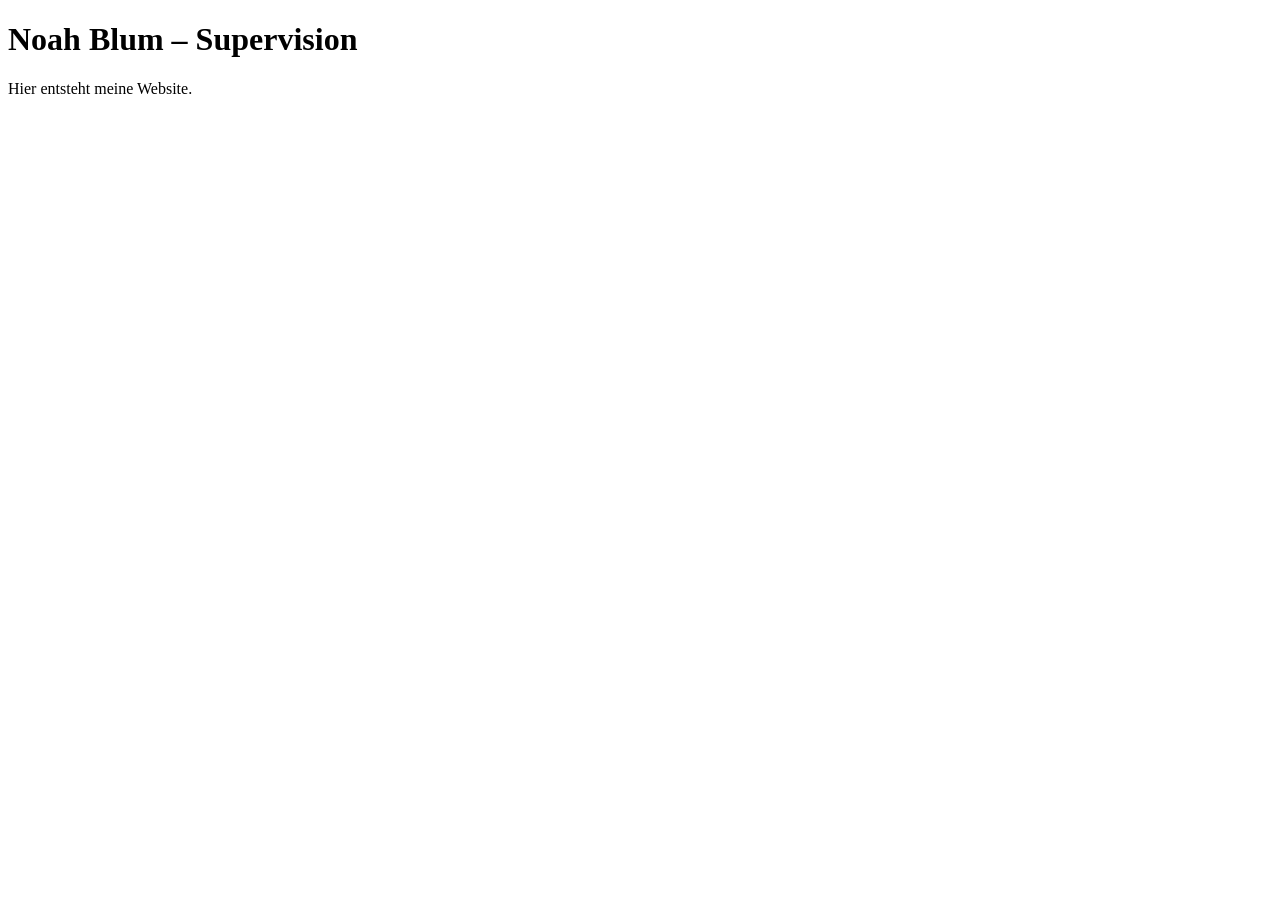
==== index.html @ a58356a8 "Erste Startseite und .gitignore" ====
<!doctype html>
<html lang="de">
<head>
  <meta charset="utf-8">
  <meta name="viewport" content="width=device-width, initial-scale=1">
  <title>Noah Blum – Supervision</title>
</head>
<body>
  <h1>Noah Blum – Supervision</h1>
  <p>Hier entsteht meine Website.</p>
</body>
</html>
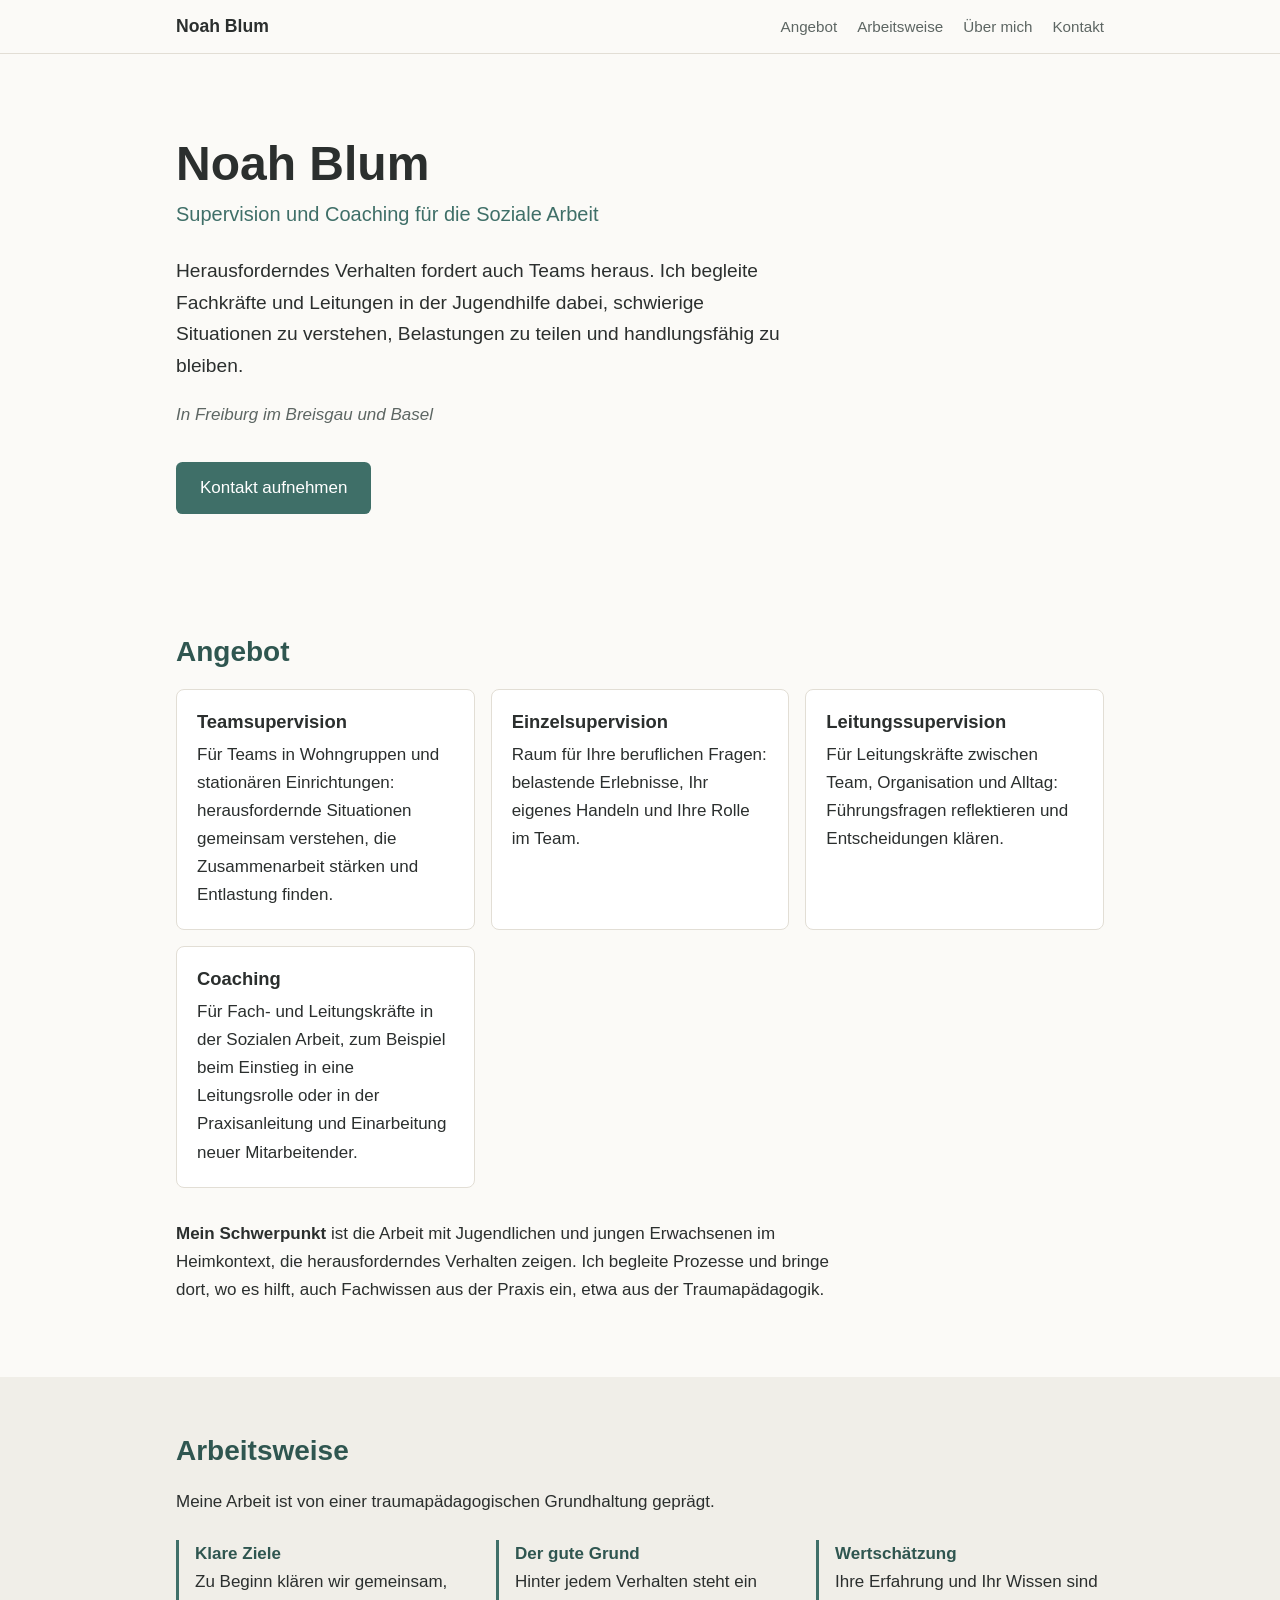
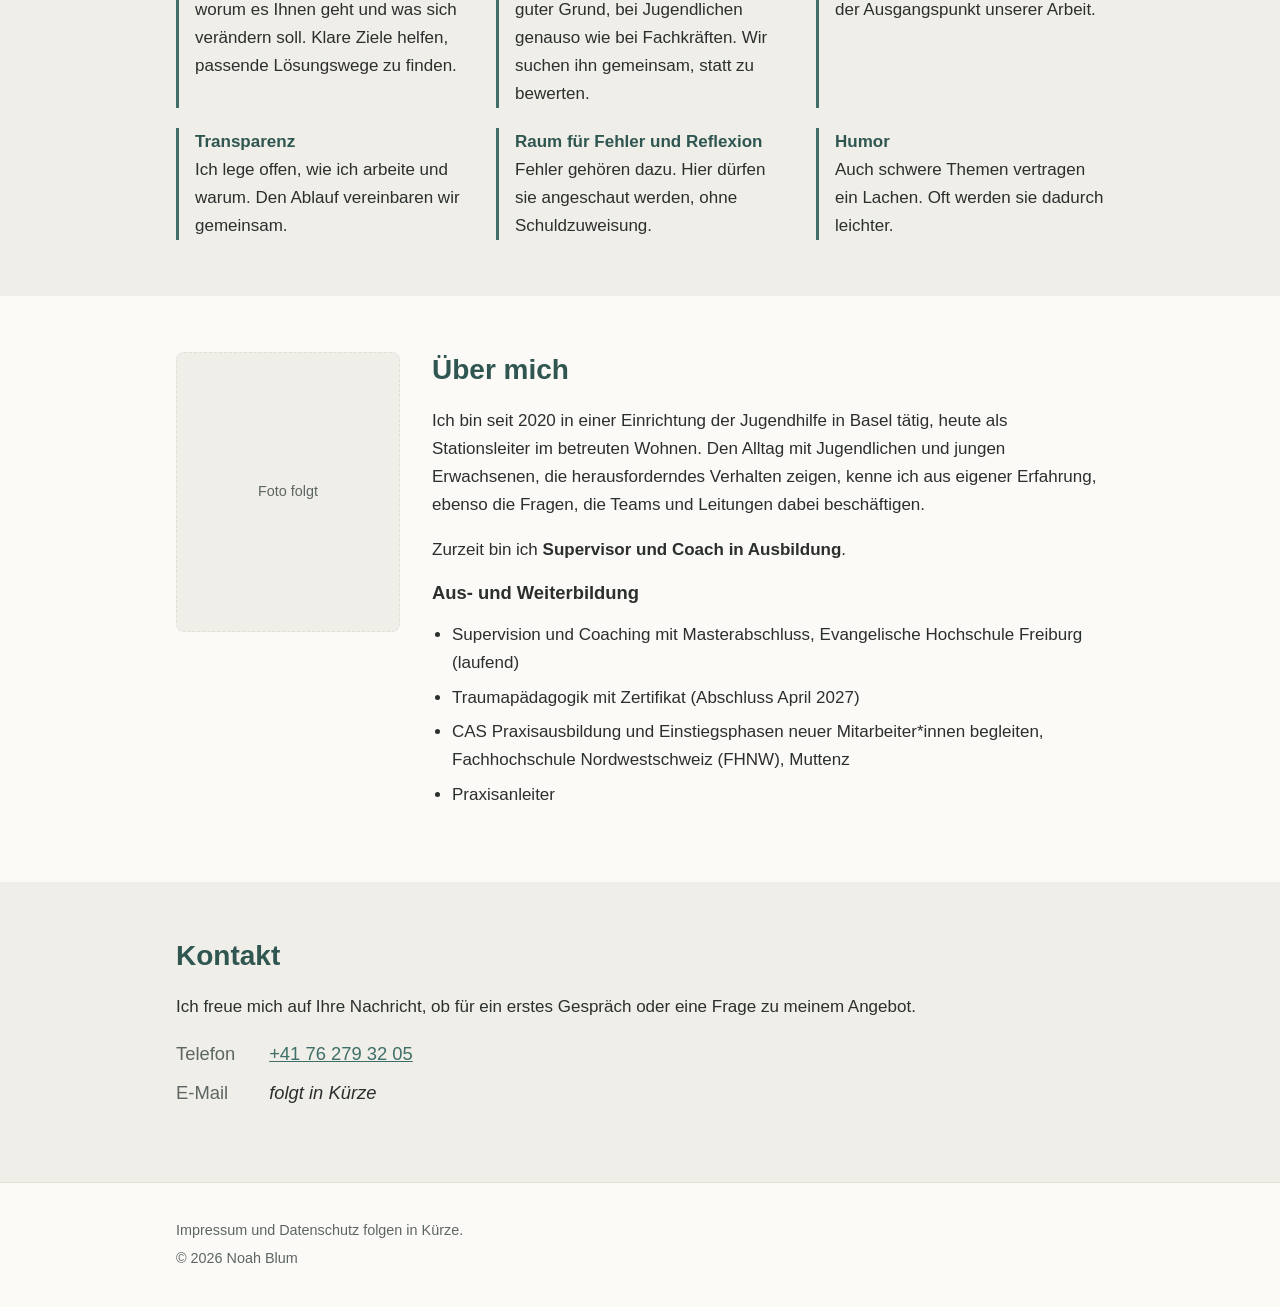
==== commit 77bd057e: "Entwurf mit Texten und Design" ====
--- a/index.html
+++ b/index.html
@@ -3,10 +3,146 @@
 <head>
   <meta charset="utf-8">
   <meta name="viewport" content="width=device-width, initial-scale=1">
-  <title>Noah Blum – Supervision</title>
+  <title>Noah Blum – Supervision und Coaching für die Soziale Arbeit</title>
+  <meta name="description" content="Team-, Einzel- und Leitungssupervision sowie Coaching für Fachkräfte in der Jugendhilfe. In Freiburg im Breisgau und Basel.">
+  <link rel="stylesheet" href="style.css">
 </head>
 <body>
-  <h1>Noah Blum – Supervision</h1>
-  <p>Hier entsteht meine Website.</p>
+
+  <header class="kopf">
+    <div class="innen kopf-innen">
+      <a class="logo" href="#start">Noah Blum</a>
+      <nav aria-label="Hauptnavigation">
+        <a href="#angebot">Angebot</a>
+        <a href="#arbeitsweise">Arbeitsweise</a>
+        <a href="#ueber-mich">Über mich</a>
+        <a href="#kontakt">Kontakt</a>
+      </nav>
+    </div>
+  </header>
+
+  <main>
+
+    <!-- Begrüssung -->
+    <section id="start" class="start">
+      <div class="innen">
+        <h1>Noah Blum</h1>
+        <p class="untertitel">Supervision und Coaching für die Soziale Arbeit</p>
+        <p class="einleitung">
+          Herausforderndes Verhalten fordert auch Teams heraus. Ich begleite Fachkräfte
+          und Leitungen in der Jugendhilfe dabei, schwierige Situationen zu verstehen,
+          Belastungen zu teilen und handlungsfähig zu bleiben.
+        </p>
+        <p class="orte">In Freiburg im Breisgau und Basel</p>
+        <a class="knopf" href="#kontakt">Kontakt aufnehmen</a>
+      </div>
+    </section>
+
+    <!-- Angebot -->
+    <section id="angebot">
+      <div class="innen">
+        <h2>Angebot</h2>
+        <div class="karten">
+          <article class="karte">
+            <h3>Teamsupervision</h3>
+            <p>Für Teams in Wohngruppen und stationären Einrichtungen: herausfordernde
+              Situationen gemeinsam verstehen, die Zusammenarbeit stärken und Entlastung finden.</p>
+          </article>
+          <article class="karte">
+            <h3>Einzelsupervision</h3>
+            <p>Raum für Ihre beruflichen Fragen: belastende Erlebnisse, Ihr eigenes Handeln
+              und Ihre Rolle im Team.</p>
+          </article>
+          <article class="karte">
+            <h3>Leitungssupervision</h3>
+            <p>Für Leitungskräfte zwischen Team, Organisation und Alltag: Führungsfragen
+              reflektieren und Entscheidungen klären.</p>
+          </article>
+          <article class="karte">
+            <h3>Coaching</h3>
+            <p>Für Fach- und Leitungskräfte in der Sozialen Arbeit, zum Beispiel beim Einstieg
+              in eine Leitungsrolle oder in der Praxisanleitung und Einarbeitung neuer
+              Mitarbeitender.</p>
+          </article>
+        </div>
+        <p class="schwerpunkt">
+          <strong>Mein Schwerpunkt</strong> ist die Arbeit mit Jugendlichen und jungen
+          Erwachsenen im Heimkontext, die herausforderndes Verhalten zeigen. Ich begleite
+          Prozesse und bringe dort, wo es hilft, auch Fachwissen aus der Praxis ein, etwa
+          aus der Traumapädagogik.
+        </p>
+      </div>
+    </section>
+
+    <!-- Arbeitsweise -->
+    <section id="arbeitsweise" class="getoent">
+      <div class="innen">
+        <h2>Arbeitsweise</h2>
+        <p>Meine Arbeit ist von einer traumapädagogischen Grundhaltung geprägt.</p>
+        <ul class="werte">
+          <li><strong>Klare Ziele</strong> Zu Beginn klären wir gemeinsam, worum es Ihnen geht
+            und was sich verändern soll. Klare Ziele helfen, passende Lösungswege zu finden.</li>
+          <li><strong>Der gute Grund</strong> Hinter jedem Verhalten steht ein guter Grund,
+            bei Jugendlichen genauso wie bei Fachkräften. Wir suchen ihn gemeinsam, statt zu bewerten.</li>
+          <li><strong>Wertschätzung</strong> Ihre Erfahrung und Ihr Wissen sind der Ausgangspunkt
+            unserer Arbeit.</li>
+          <li><strong>Transparenz</strong> Ich lege offen, wie ich arbeite und warum. Den Ablauf
+            vereinbaren wir gemeinsam.</li>
+          <li><strong>Raum für Fehler und Reflexion</strong> Fehler gehören dazu. Hier dürfen sie
+            angeschaut werden, ohne Schuldzuweisung.</li>
+          <li><strong>Humor</strong> Auch schwere Themen vertragen ein Lachen. Oft werden sie
+            dadurch leichter.</li>
+        </ul>
+      </div>
+    </section>
+
+    <!-- Über mich -->
+    <section id="ueber-mich">
+      <div class="innen ueber-mich">
+        <!-- Platzhalter: hier kommt später das Foto hin (Ordner bilder/) -->
+        <div class="foto-platzhalter" aria-hidden="true">Foto folgt</div>
+        <div>
+          <h2>Über mich</h2>
+          <p>Ich bin seit 2020 in einer Einrichtung der Jugendhilfe in Basel tätig, heute als
+            Stationsleiter im betreuten Wohnen. Den Alltag mit Jugendlichen und jungen Erwachsenen,
+            die herausforderndes Verhalten zeigen, kenne ich aus eigener Erfahrung, ebenso die
+            Fragen, die Teams und Leitungen dabei beschäftigen.</p>
+          <p>Zurzeit bin ich <strong>Supervisor und Coach in Ausbildung</strong>.</p>
+          <h3>Aus- und Weiterbildung</h3>
+          <ul class="ausbildung">
+            <li>Supervision und Coaching mit Masterabschluss, Evangelische Hochschule Freiburg (laufend)</li>
+            <li>Traumapädagogik mit Zertifikat (Abschluss April 2027)</li>
+            <li>CAS Praxisausbildung und Einstiegsphasen neuer Mitarbeiter*innen begleiten,
+              Fachhochschule Nordwestschweiz (FHNW), Muttenz</li>
+            <li>Praxisanleiter</li>
+          </ul>
+        </div>
+      </div>
+    </section>
+
+    <!-- Kontakt -->
+    <section id="kontakt" class="getoent">
+      <div class="innen">
+        <h2>Kontakt</h2>
+        <p>Ich freue mich auf Ihre Nachricht, ob für ein erstes Gespräch oder eine Frage
+          zu meinem Angebot.</p>
+        <ul class="kontaktliste">
+          <li><span>Telefon</span> <a href="tel:+41762793205">+41 76 279 32 05</a></li>
+          <!-- Platzhalter: E-Mail-Adresse folgt -->
+          <li><span>E-Mail</span> <em>folgt in Kürze</em></li>
+        </ul>
+      </div>
+    </section>
+
+  </main>
+
+  <footer class="fuss">
+    <div class="innen">
+      <!-- Platzhalter: Impressum und Datenschutz folgen -->
+      <p>Impressum und Datenschutz folgen in Kürze.</p>
+      <p>© 2026 Noah Blum</p>
+    </div>
+  </footer>
+
 </body>
 </html>
--- a/style.css
+++ b/style.css
@@ -0,0 +1,263 @@
+/* Farben und Grundwerte – hier lässt sich das Aussehen zentral anpassen */
+:root {
+  --text: #2b2f2e;
+  --text-leise: #5d6663;
+  --akzent: #3f6f68;        /* ruhiges Grün-Blau */
+  --akzent-dunkel: #2f5650;
+  --hintergrund: #fbfaf7;   /* warmes Weiss */
+  --getoent: #f0eee8;       /* leicht getönte Abschnitte */
+  --karte: #ffffff;
+  --linie: #e2ded5;
+  --breite: 60rem;
+}
+
+* {
+  box-sizing: border-box;
+}
+
+/* Schrift des Geräts – lädt schnell und braucht keine fremden Server */
+body {
+  margin: 0;
+  font-family: -apple-system, BlinkMacSystemFont, "Segoe UI", Roboto, "Helvetica Neue", Arial, sans-serif;
+  font-size: 1.0625rem;
+  line-height: 1.65;
+  color: var(--text);
+  background: var(--hintergrund);
+}
+
+html {
+  scroll-behavior: smooth;
+  scroll-padding-top: 4.5rem;  /* damit Überschriften nicht unter der Kopfzeile verschwinden */
+}
+
+h1, h2, h3 {
+  line-height: 1.25;
+  font-weight: 600;
+}
+
+h2 {
+  font-size: 1.75rem;
+  margin: 0 0 1.25rem;
+  color: var(--akzent-dunkel);
+}
+
+h3 {
+  font-size: 1.15rem;
+  margin: 0 0 0.5rem;
+}
+
+a {
+  color: var(--akzent);
+}
+
+.innen {
+  max-width: var(--breite);
+  margin: 0 auto;
+  padding: 0 1rem;
+}
+
+section {
+  padding: 3.5rem 0;
+}
+
+.getoent {
+  background: var(--getoent);
+}
+
+/* Kopfzeile mit Navigation */
+.kopf {
+  position: sticky;
+  top: 0;
+  z-index: 10;
+  background: rgba(251, 250, 247, 0.95);
+  border-bottom: 1px solid var(--linie);
+}
+
+.kopf-innen {
+  display: flex;
+  flex-wrap: wrap;
+  align-items: center;
+  justify-content: space-between;
+  gap: 0.25rem 1.5rem;
+  padding-top: 0.75rem;
+  padding-bottom: 0.75rem;
+}
+
+.logo {
+  font-weight: 600;
+  font-size: 1.1rem;
+  color: var(--text);
+  text-decoration: none;
+}
+
+nav {
+  display: flex;
+  flex-wrap: wrap;
+  gap: 0.25rem 1.25rem;
+}
+
+nav a {
+  color: var(--text-leise);
+  text-decoration: none;
+  font-size: 0.95rem;
+}
+
+nav a:hover {
+  color: var(--akzent);
+}
+
+/* Begrüssung */
+.start {
+  padding: 5rem 0 4rem;
+}
+
+.start h1 {
+  font-size: 2.5rem;
+  margin: 0;
+}
+
+.untertitel {
+  font-size: 1.25rem;
+  color: var(--akzent);
+  margin: 0.25rem 0 1.5rem;
+}
+
+.einleitung {
+  font-size: 1.2rem;
+  max-width: 38rem;
+}
+
+.orte {
+  color: var(--text-leise);
+  font-style: italic;
+}
+
+.knopf {
+  display: inline-block;
+  margin-top: 1rem;
+  padding: 0.75rem 1.5rem;
+  background: var(--akzent);
+  color: #fff;
+  text-decoration: none;
+  border-radius: 0.4rem;
+}
+
+.knopf:hover {
+  background: var(--akzent-dunkel);
+}
+
+/* Angebot */
+.karten {
+  display: grid;
+  grid-template-columns: repeat(auto-fit, minmax(15rem, 1fr));
+  gap: 1rem;
+}
+
+.karte {
+  background: var(--karte);
+  border: 1px solid var(--linie);
+  border-radius: 0.5rem;
+  padding: 1.25rem;
+}
+
+.karte p {
+  margin: 0;
+}
+
+.schwerpunkt {
+  margin-top: 2rem;
+  max-width: 42rem;
+}
+
+/* Arbeitsweise */
+.werte {
+  list-style: none;
+  padding: 0;
+  margin: 1.5rem 0 0;
+  display: grid;
+  grid-template-columns: repeat(auto-fit, minmax(16rem, 1fr));
+  gap: 1.25rem 2rem;
+}
+
+.werte li {
+  border-left: 3px solid var(--akzent);
+  padding-left: 1rem;
+}
+
+.werte strong {
+  display: block;
+  color: var(--akzent-dunkel);
+}
+
+/* Über mich */
+.ueber-mich {
+  display: grid;
+  grid-template-columns: 1fr;
+  gap: 2rem;
+}
+
+.foto-platzhalter {
+  width: 12rem;
+  aspect-ratio: 4 / 5;
+  border-radius: 0.5rem;
+  background: var(--getoent);
+  border: 1px dashed var(--linie);
+  color: var(--text-leise);
+  display: flex;
+  align-items: center;
+  justify-content: center;
+  font-size: 0.9rem;
+}
+
+.ausbildung {
+  padding-left: 1.25rem;
+}
+
+.ausbildung li {
+  margin-bottom: 0.4rem;
+}
+
+/* Kontakt */
+.kontaktliste {
+  list-style: none;
+  padding: 0;
+  font-size: 1.15rem;
+}
+
+.kontaktliste li {
+  margin-bottom: 0.5rem;
+}
+
+.kontaktliste span {
+  display: inline-block;
+  min-width: 5.5rem;
+  color: var(--text-leise);
+}
+
+/* Fusszeile */
+.fuss {
+  padding: 2rem 0;
+  font-size: 0.9rem;
+  color: var(--text-leise);
+  border-top: 1px solid var(--linie);
+}
+
+.fuss p {
+  margin: 0.25rem 0;
+}
+
+/* Grössere Bildschirme: Foto neben dem Text */
+@media (min-width: 48rem) {
+  .start h1 {
+    font-size: 3rem;
+  }
+
+  .ueber-mich {
+    grid-template-columns: 14rem 1fr;
+    align-items: start;
+  }
+
+  .foto-platzhalter {
+    width: 100%;
+  }
+}
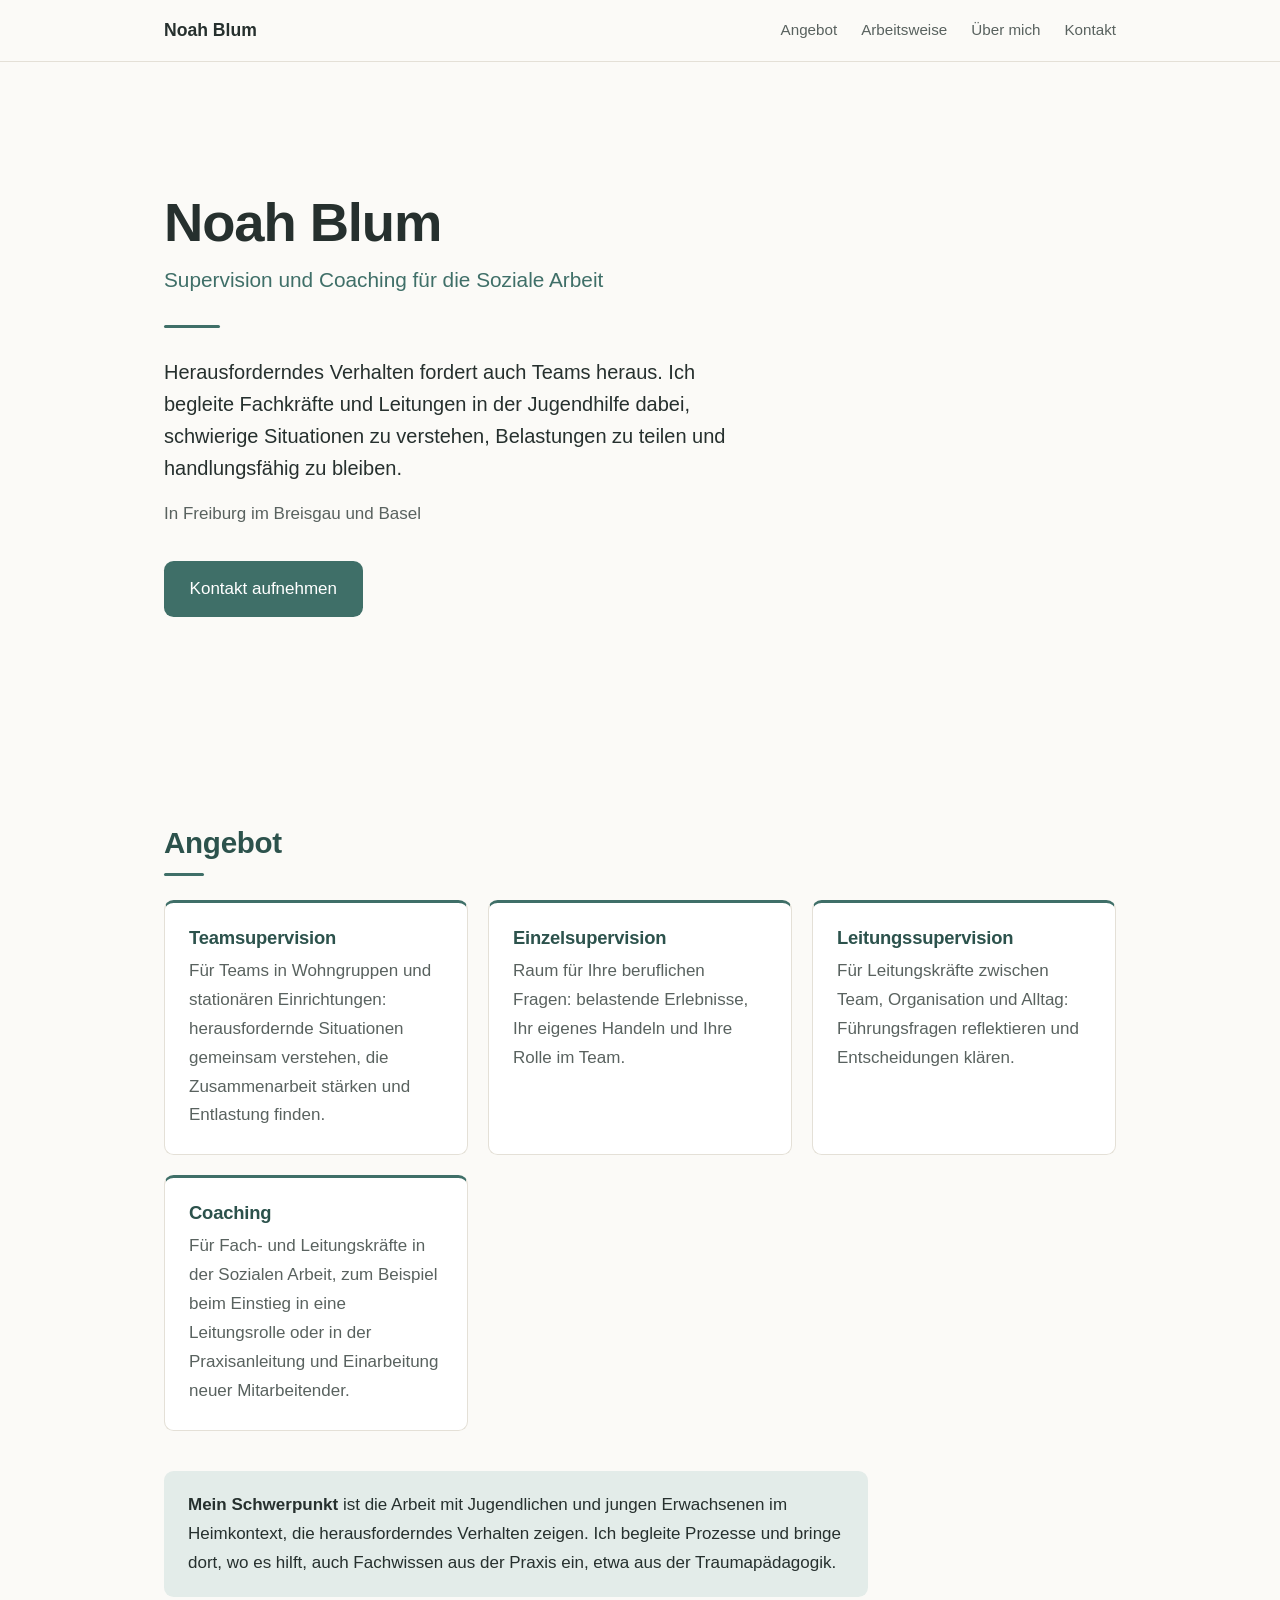
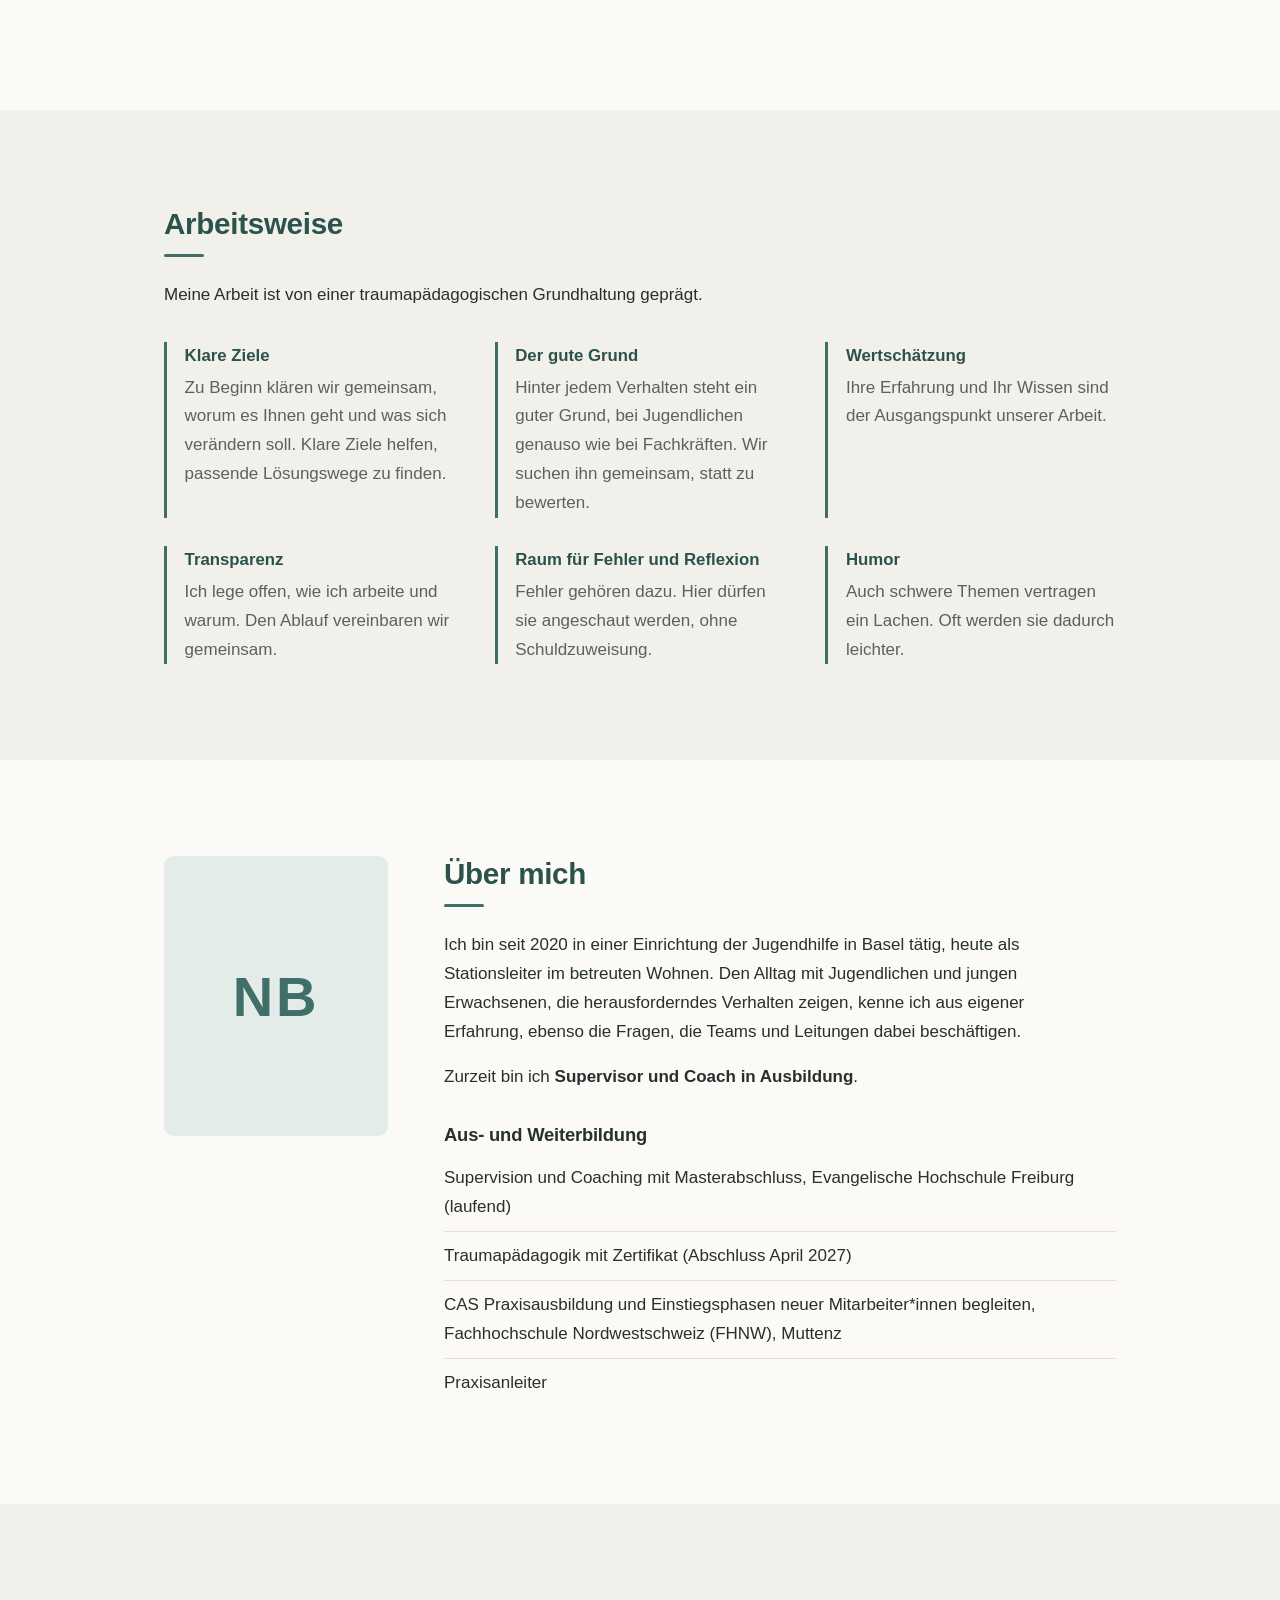
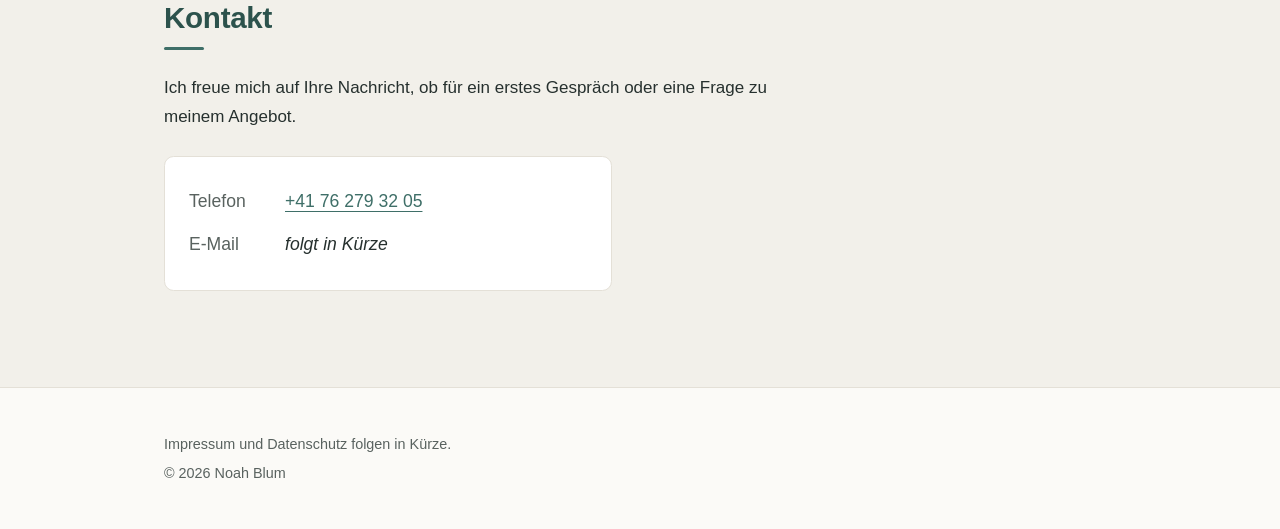
==== commit 57179893: "Design verfeinert" ====
--- a/index.html
+++ b/index.html
@@ -28,6 +28,7 @@
       <div class="innen">
         <h1>Noah Blum</h1>
         <p class="untertitel">Supervision und Coaching für die Soziale Arbeit</p>
+        <div class="trennlinie" aria-hidden="true"></div>
         <p class="einleitung">
           Herausforderndes Verhalten fordert auch Teams heraus. Ich begleite Fachkräfte
           und Leitungen in der Jugendhilfe dabei, schwierige Situationen zu verstehen,
@@ -99,8 +100,8 @@
     <!-- Über mich -->
     <section id="ueber-mich">
       <div class="innen ueber-mich">
-        <!-- Platzhalter: hier kommt später das Foto hin (Ordner bilder/) -->
-        <div class="foto-platzhalter" aria-hidden="true">Foto folgt</div>
+        <!-- Platzhalter mit Initialen: hier kommt später das Foto hin (Ordner bilder/) -->
+        <div class="foto-platzhalter" aria-hidden="true">NB</div>
         <div>
           <h2>Über mich</h2>
           <p>Ich bin seit 2020 in einer Einrichtung der Jugendhilfe in Basel tätig, heute als
--- a/style.css
+++ b/style.css
@@ -1,14 +1,17 @@
 /* Farben und Grundwerte – hier lässt sich das Aussehen zentral anpassen */
 :root {
-  --text: #2b2f2e;
-  --text-leise: #5d6663;
+  --text: #26302e;
+  --text-leise: #59625f;
   --akzent: #3f6f68;        /* ruhiges Grün-Blau */
-  --akzent-dunkel: #2f5650;
+  --akzent-dunkel: #2c524c;
+  --akzent-hell: #e3ece9;   /* sehr helles Grün-Blau für Flächen */
   --hintergrund: #fbfaf7;   /* warmes Weiss */
-  --getoent: #f0eee8;       /* leicht getönte Abschnitte */
+  --getoent: #f2f0ea;       /* leicht getönte Abschnitte */
   --karte: #ffffff;
-  --linie: #e2ded5;
-  --breite: 60rem;
+  --linie: #e4e0d7;
+  --breite: 62rem;
+  --textbreite: 40rem;      /* angenehme Zeilenlänge zum Lesen */
+  --rundung: 0.6rem;
 }
 
 * {
@@ -20,25 +23,44 @@
   margin: 0;
   font-family: -apple-system, BlinkMacSystemFont, "Segoe UI", Roboto, "Helvetica Neue", Arial, sans-serif;
   font-size: 1.0625rem;
-  line-height: 1.65;
+  line-height: 1.7;
   color: var(--text);
   background: var(--hintergrund);
+  -webkit-font-smoothing: antialiased;
 }
 
 html {
-  scroll-behavior: smooth;
-  scroll-padding-top: 4.5rem;  /* damit Überschriften nicht unter der Kopfzeile verschwinden */
+  scroll-padding-top: 5rem;  /* damit Überschriften nicht unter der Kopfzeile verschwinden */
+}
+
+/* Sanftes Scrollen nur, wenn das Gerät Bewegung nicht reduziert haben möchte */
+@media (prefers-reduced-motion: no-preference) {
+  html {
+    scroll-behavior: smooth;
+  }
 }
 
 h1, h2, h3 {
-  line-height: 1.25;
+  line-height: 1.2;
   font-weight: 600;
+  letter-spacing: -0.01em;
 }
 
 h2 {
-  font-size: 1.75rem;
-  margin: 0 0 1.25rem;
+  font-size: 1.85rem;
+  margin: 0 0 1.5rem;
   color: var(--akzent-dunkel);
+}
+
+/* kleine Linie unter jeder Abschnittsüberschrift */
+h2::after {
+  content: "";
+  display: block;
+  width: 2.5rem;
+  height: 3px;
+  margin-top: 0.75rem;
+  background: var(--akzent);
+  border-radius: 2px;
 }
 
 h3 {
@@ -46,18 +68,30 @@
   margin: 0 0 0.5rem;
 }
 
+p {
+  max-width: var(--textbreite);
+}
+
 a {
   color: var(--akzent);
+  text-underline-offset: 0.2em;
+}
+
+/* gut sichtbarer Rahmen, wenn man mit der Tastatur navigiert */
+a:focus-visible {
+  outline: 3px solid var(--akzent);
+  outline-offset: 3px;
+  border-radius: 2px;
 }
 
 .innen {
   max-width: var(--breite);
   margin: 0 auto;
-  padding: 0 1rem;
+  padding: 0 1.25rem;
 }
 
 section {
-  padding: 3.5rem 0;
+  padding: 4.5rem 0;
 }
 
 .getoent {
@@ -69,7 +103,9 @@
   position: sticky;
   top: 0;
   z-index: 10;
-  background: rgba(251, 250, 247, 0.95);
+  background: rgba(251, 250, 247, 0.92);
+  -webkit-backdrop-filter: saturate(1.4) blur(8px);
+  backdrop-filter: saturate(1.4) blur(8px);
   border-bottom: 1px solid var(--linie);
 }
 
@@ -79,8 +115,8 @@
   align-items: center;
   justify-content: space-between;
   gap: 0.25rem 1.5rem;
-  padding-top: 0.75rem;
-  padding-bottom: 0.75rem;
+  padding-top: 0.85rem;
+  padding-bottom: 0.85rem;
 }
 
 .logo {
@@ -93,53 +129,70 @@
 nav {
   display: flex;
   flex-wrap: wrap;
-  gap: 0.25rem 1.25rem;
+  gap: 0.25rem 1rem;
 }
 
 nav a {
   color: var(--text-leise);
   text-decoration: none;
   font-size: 0.95rem;
+  padding: 0.2rem 0;
+  border-bottom: 2px solid transparent;
+  transition: color 0.15s, border-color 0.15s;
 }
 
 nav a:hover {
-  color: var(--akzent);
+  color: var(--akzent-dunkel);
+  border-bottom-color: var(--akzent);
 }
 
 /* Begrüssung */
 .start {
-  padding: 5rem 0 4rem;
+  padding: 5.5rem 0 5rem;
 }
 
 .start h1 {
-  font-size: 2.5rem;
-  margin: 0;
+  font-size: 2.6rem;
+  margin: 0;
+  letter-spacing: -0.02em;
 }
 
 .untertitel {
+  font-size: 1.3rem;
+  color: var(--akzent);
+  margin: 0.4rem 0 0;
+}
+
+.trennlinie {
+  width: 3.5rem;
+  height: 3px;
+  margin: 1.75rem 0;
+  background: var(--akzent);
+  border-radius: 2px;
+}
+
+.einleitung {
   font-size: 1.25rem;
-  color: var(--akzent);
-  margin: 0.25rem 0 1.5rem;
-}
-
-.einleitung {
-  font-size: 1.2rem;
-  max-width: 38rem;
+  line-height: 1.6;
+  max-width: 36rem;
+  margin: 0 0 1rem;
 }
 
 .orte {
   color: var(--text-leise);
-  font-style: italic;
+  margin: 0;
 }
 
 .knopf {
   display: inline-block;
-  margin-top: 1rem;
-  padding: 0.75rem 1.5rem;
+  margin-top: 2rem;
+  padding: 0.85rem 1.6rem;
   background: var(--akzent);
   color: #fff;
+  font-weight: 500;
   text-decoration: none;
-  border-radius: 0.4rem;
+  border-radius: var(--rundung);
+  transition: background 0.15s;
 }
 
 .knopf:hover {
@@ -150,43 +203,55 @@
 .karten {
   display: grid;
   grid-template-columns: repeat(auto-fit, minmax(15rem, 1fr));
-  gap: 1rem;
+  gap: 1.25rem;
 }
 
 .karte {
   background: var(--karte);
   border: 1px solid var(--linie);
-  border-radius: 0.5rem;
-  padding: 1.25rem;
+  border-top: 3px solid var(--akzent);
+  border-radius: var(--rundung);
+  padding: 1.5rem;
+}
+
+.karte h3 {
+  color: var(--akzent-dunkel);
 }
 
 .karte p {
   margin: 0;
+  color: var(--text-leise);
 }
 
 .schwerpunkt {
-  margin-top: 2rem;
-  max-width: 42rem;
+  margin-top: 2.5rem;
+  max-width: 44rem;
+  padding: 1.25rem 1.5rem;
+  background: var(--akzent-hell);
+  border-radius: var(--rundung);
 }
 
 /* Arbeitsweise */
 .werte {
   list-style: none;
   padding: 0;
-  margin: 1.5rem 0 0;
+  margin: 2rem 0 0;
   display: grid;
   grid-template-columns: repeat(auto-fit, minmax(16rem, 1fr));
-  gap: 1.25rem 2rem;
+  gap: 1.75rem 2.5rem;
 }
 
 .werte li {
   border-left: 3px solid var(--akzent);
-  padding-left: 1rem;
+  padding-left: 1.1rem;
+  color: var(--text-leise);
 }
 
 .werte strong {
   display: block;
+  margin-bottom: 0.2rem;
   color: var(--akzent-dunkel);
+  font-size: 1.05rem;
 }
 
 /* Über mich */
@@ -196,47 +261,71 @@
   gap: 2rem;
 }
 
+/* bis das Foto da ist: Fläche mit Initialen */
 .foto-platzhalter {
-  width: 12rem;
+  width: 10rem;
   aspect-ratio: 4 / 5;
-  border-radius: 0.5rem;
-  background: var(--getoent);
-  border: 1px dashed var(--linie);
-  color: var(--text-leise);
+  border-radius: var(--rundung);
+  background: var(--akzent-hell);
+  color: var(--akzent);
   display: flex;
   align-items: center;
   justify-content: center;
-  font-size: 0.9rem;
+  font-size: 2.5rem;
+  font-weight: 600;
+  letter-spacing: 0.05em;
+}
+
+.ueber-mich h3 {
+  margin-top: 2rem;
 }
 
 .ausbildung {
-  padding-left: 1.25rem;
+  list-style: none;
+  padding: 0;
+  margin: 0;
 }
 
 .ausbildung li {
-  margin-bottom: 0.4rem;
+  padding: 0.6rem 0;
+  border-bottom: 1px solid var(--linie);
+}
+
+.ausbildung li:last-child {
+  border-bottom: none;
 }
 
 /* Kontakt */
 .kontaktliste {
   list-style: none;
-  padding: 0;
-  font-size: 1.15rem;
+  padding: 1.5rem;
+  margin: 1.5rem 0 0;
+  max-width: 28rem;
+  background: var(--karte);
+  border: 1px solid var(--linie);
+  border-radius: var(--rundung);
+  font-size: 1.1rem;
 }
 
 .kontaktliste li {
-  margin-bottom: 0.5rem;
+  display: flex;
+  flex-wrap: wrap;
+  gap: 0 1rem;
+  padding: 0.4rem 0;
 }
 
 .kontaktliste span {
-  display: inline-block;
-  min-width: 5.5rem;
-  color: var(--text-leise);
+  min-width: 5rem;
+  color: var(--text-leise);
+}
+
+.kontaktliste a {
+  font-weight: 500;
 }
 
 /* Fusszeile */
 .fuss {
-  padding: 2rem 0;
+  padding: 2.5rem 0;
   font-size: 0.9rem;
   color: var(--text-leise);
   border-top: 1px solid var(--linie);
@@ -248,16 +337,30 @@
 
 /* Grössere Bildschirme: Foto neben dem Text */
 @media (min-width: 48rem) {
+  section {
+    padding: 6rem 0;
+  }
+
+  nav {
+    gap: 0.25rem 1.5rem;
+  }
+
+  .start {
+    padding: 8rem 0 7rem;
+  }
+
   .start h1 {
-    font-size: 3rem;
+    font-size: 3.4rem;
   }
 
   .ueber-mich {
     grid-template-columns: 14rem 1fr;
+    gap: 3.5rem;
     align-items: start;
   }
 
   .foto-platzhalter {
     width: 100%;
-  }
-}
+    font-size: 3.5rem;
+  }
+}
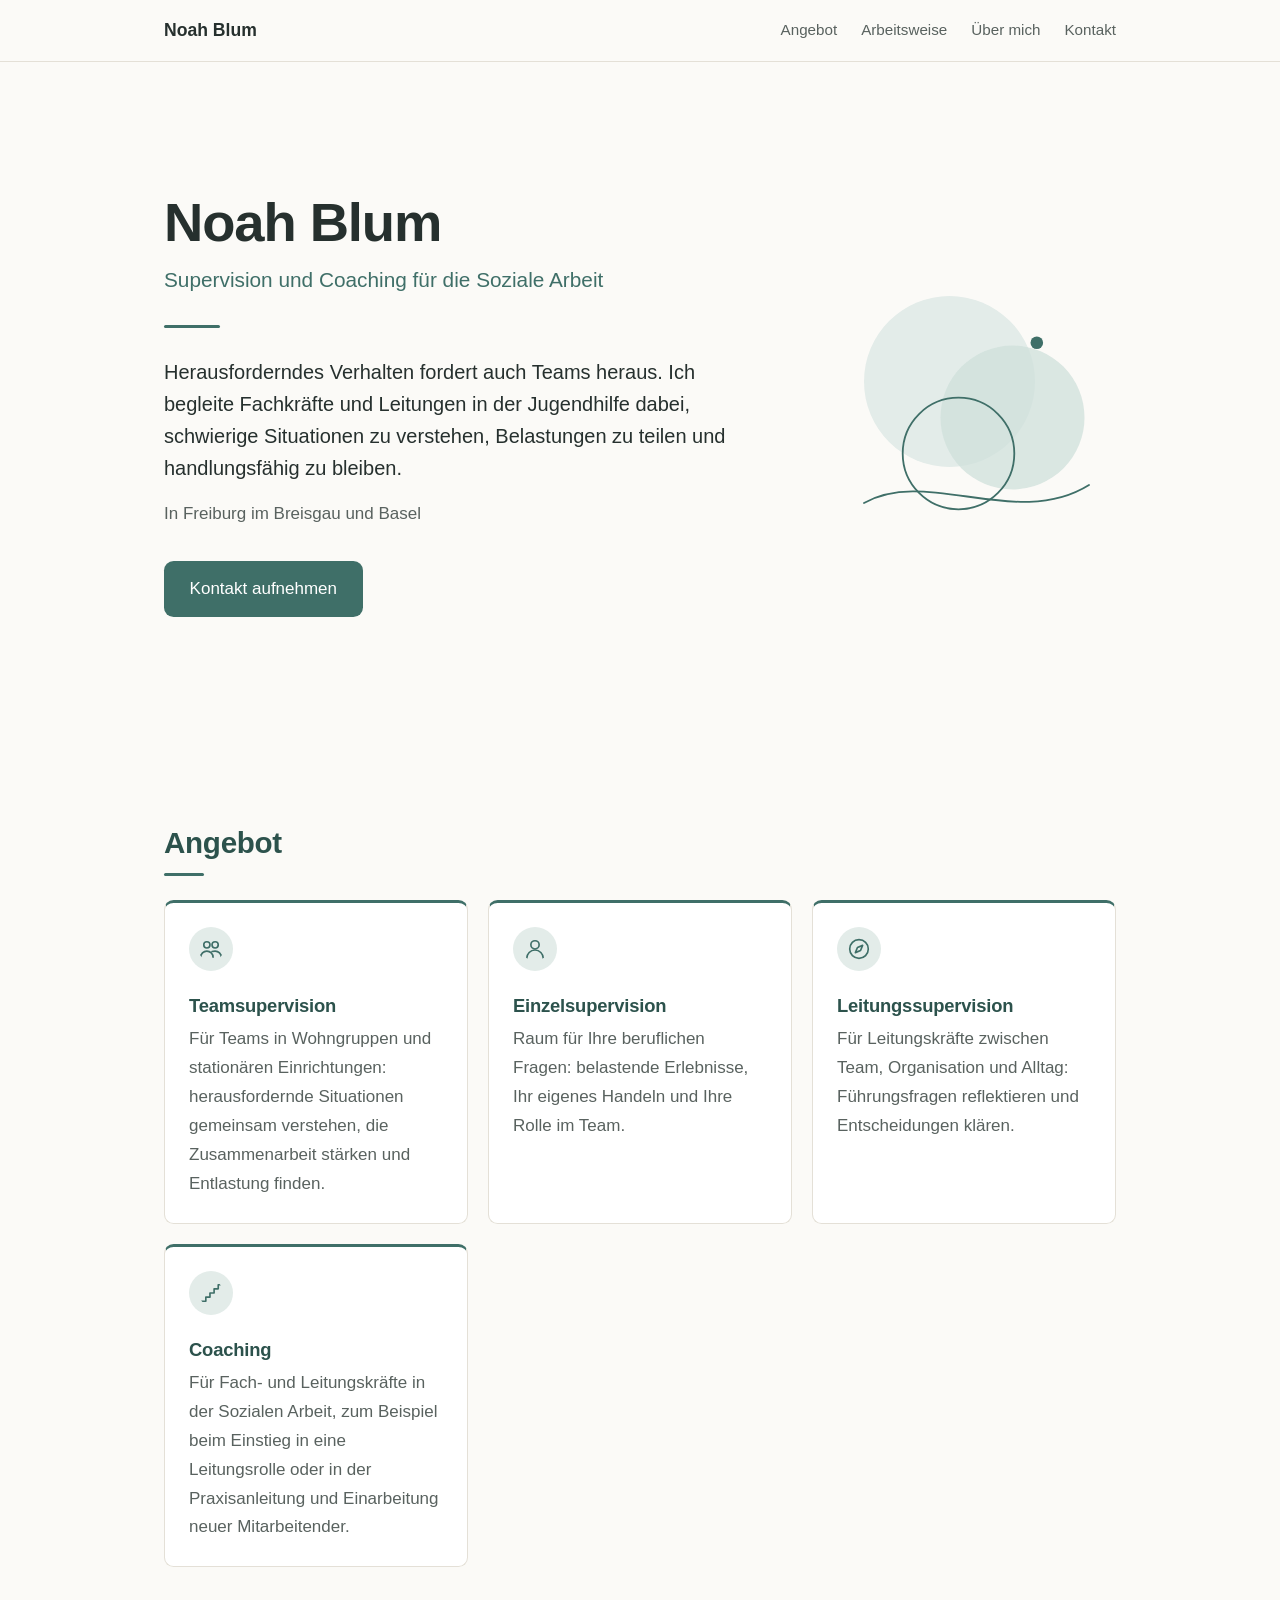
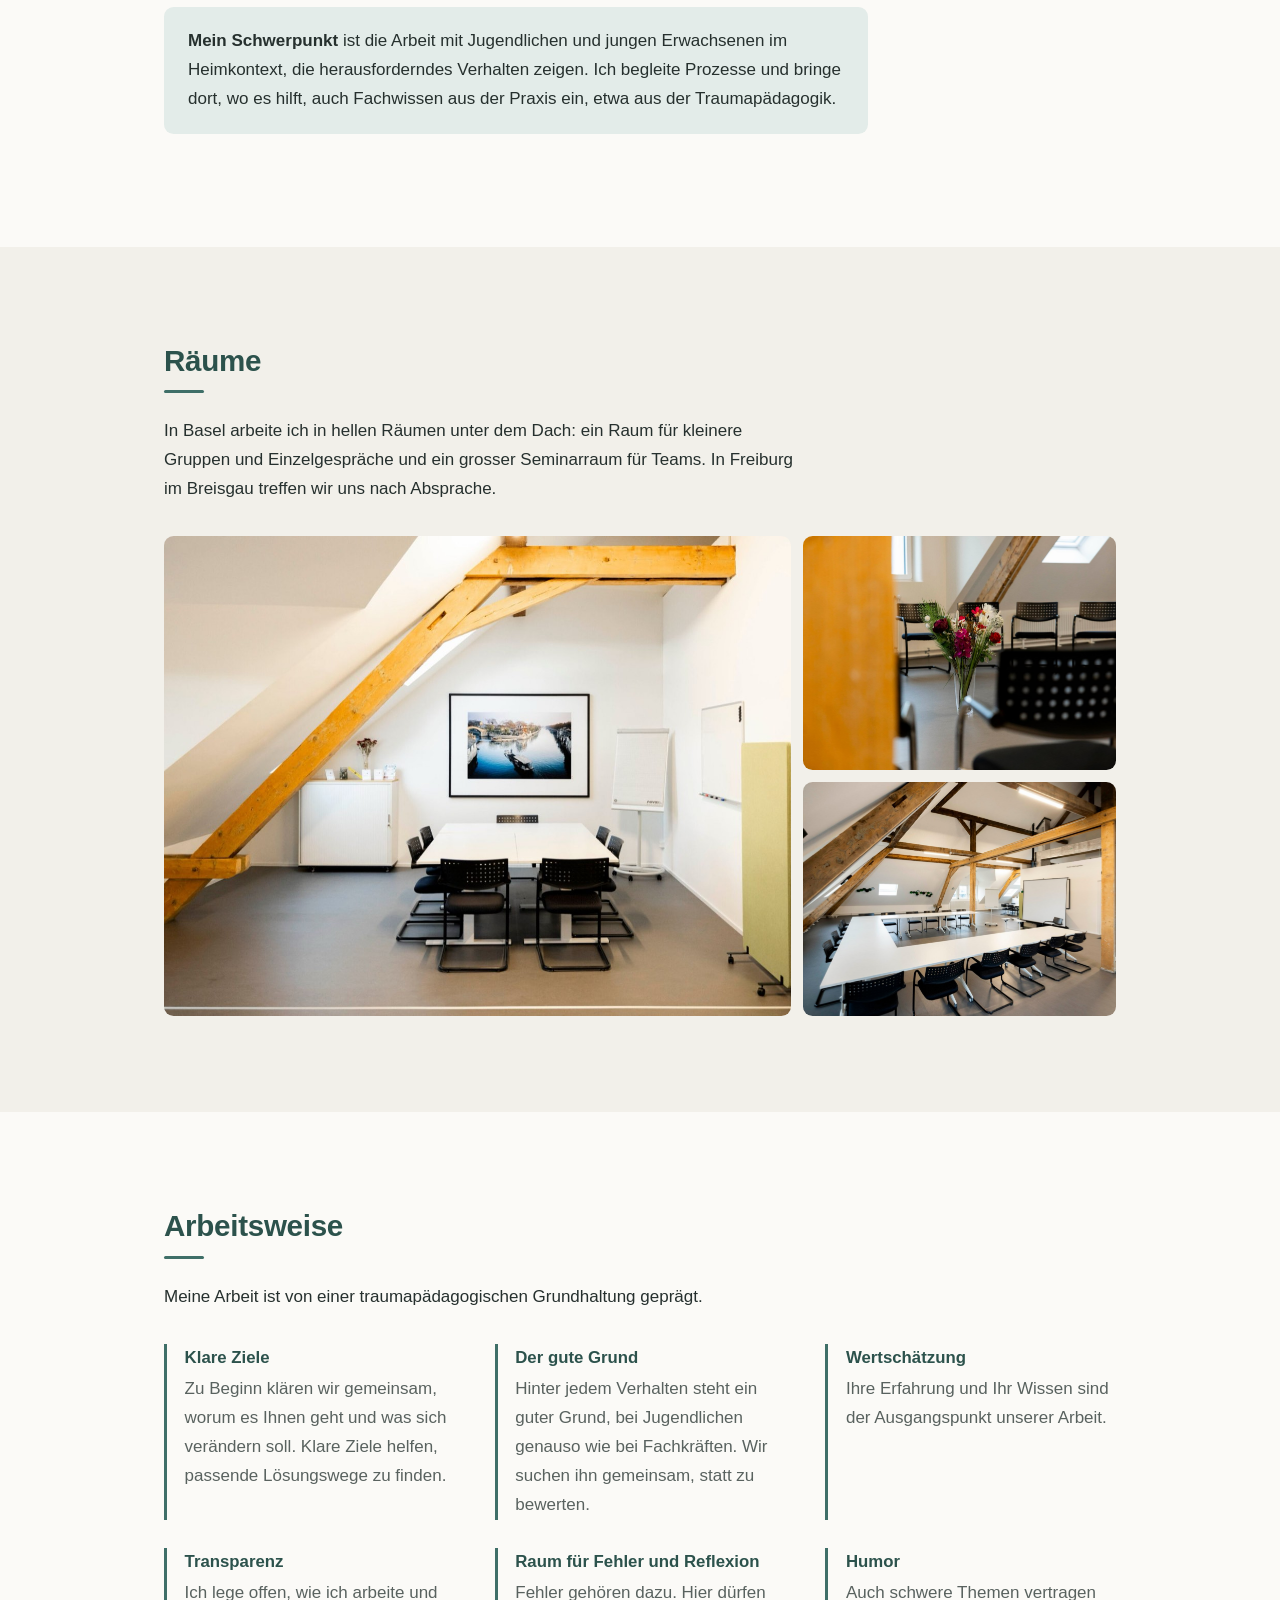
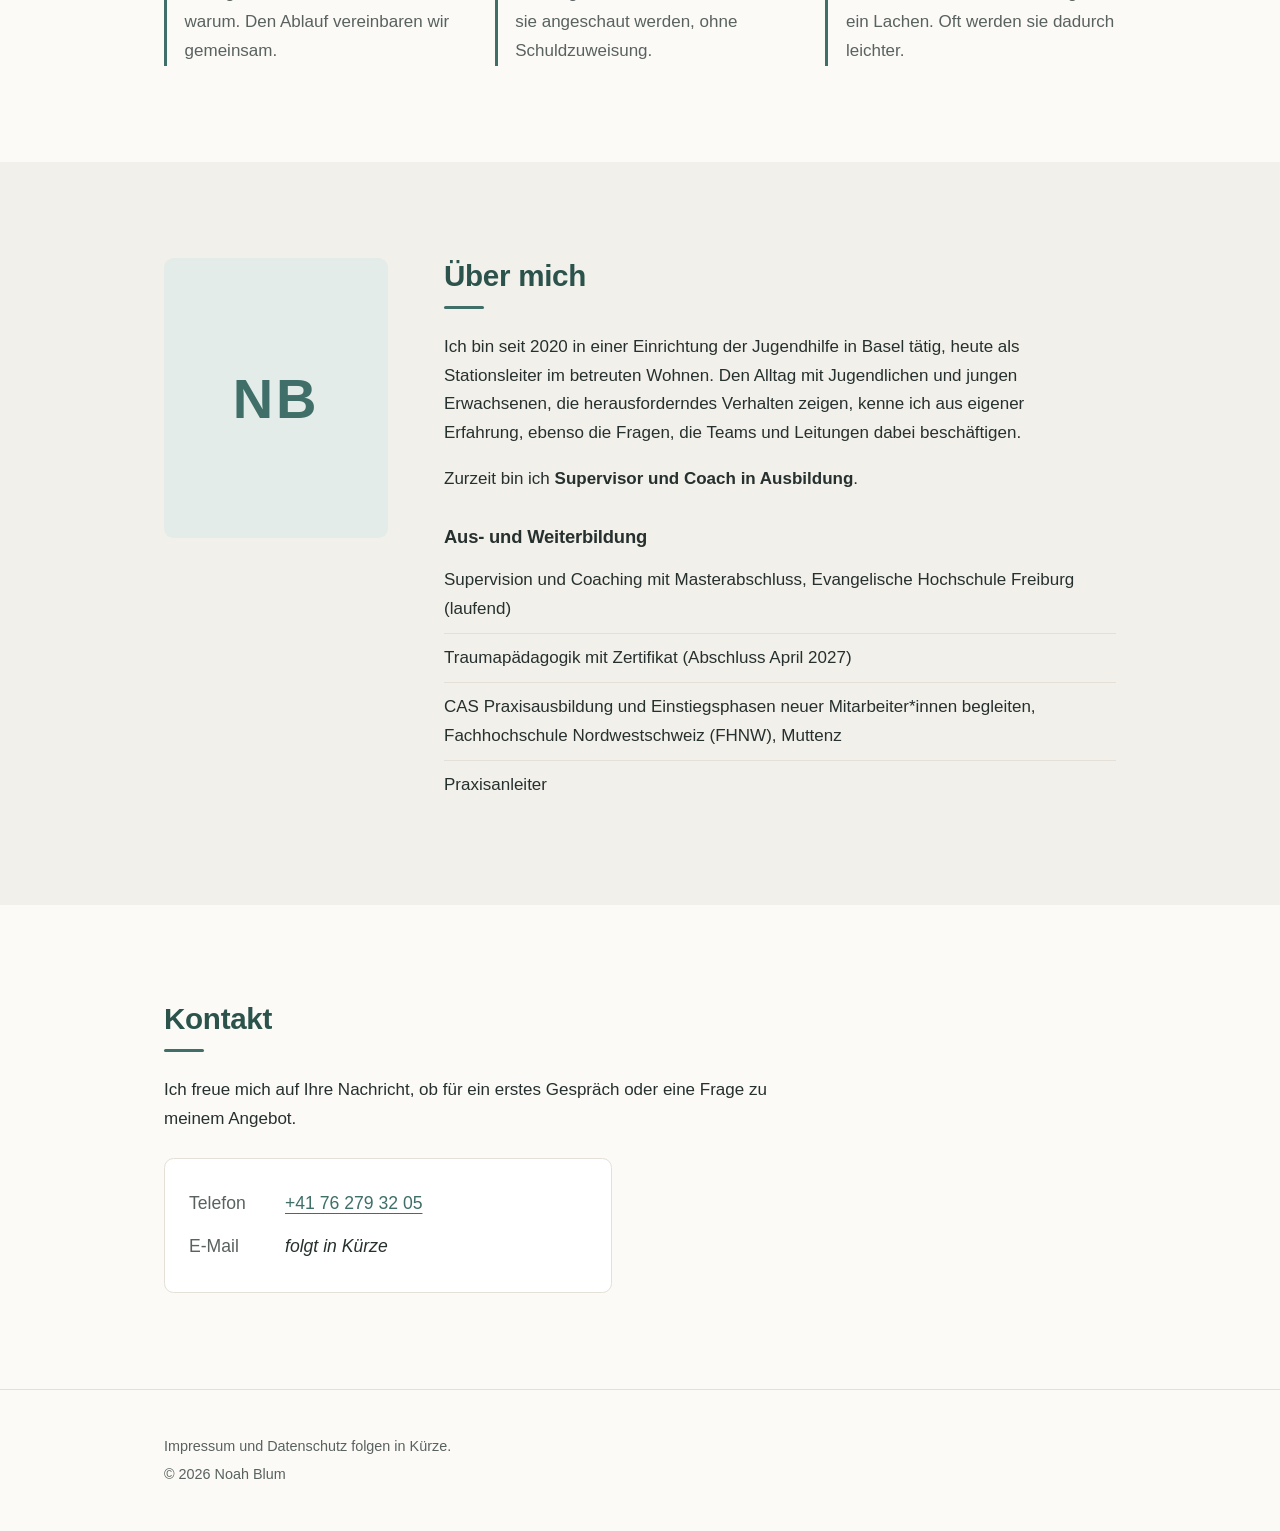
==== commit b488c765: "Symbole und Raumfotos ergänzt" ====
--- a/index.html
+++ b/index.html
@@ -25,7 +25,16 @@
 
     <!-- Begrüssung -->
     <section id="start" class="start">
-      <div class="innen">
+      <div class="innen start-innen">
+        <!-- Gezeichnete Kreise: verschiedene Perspektiven, die sich überschneiden -->
+        <svg class="start-bild" viewBox="0 0 320 320" aria-hidden="true">
+          <circle class="flaeche-hell" cx="135" cy="135" r="95"/>
+          <circle class="flaeche-mittel" cx="205" cy="175" r="80"/>
+          <circle class="linie" cx="145" cy="215" r="62"/>
+          <path class="linie" d="M40 270 C 110 230, 210 300, 290 250"/>
+          <circle class="punkt" cx="232" cy="92" r="7"/>
+        </svg>
+        <div>
         <h1>Noah Blum</h1>
         <p class="untertitel">Supervision und Coaching für die Soziale Arbeit</p>
         <div class="trennlinie" aria-hidden="true"></div>
@@ -36,6 +45,7 @@
         </p>
         <p class="orte">In Freiburg im Breisgau und Basel</p>
         <a class="knopf" href="#kontakt">Kontakt aufnehmen</a>
+        </div>
       </div>
     </section>
 
@@ -45,21 +55,25 @@
         <h2>Angebot</h2>
         <div class="karten">
           <article class="karte">
+            <svg class="symbol" viewBox="0 0 24 24" aria-hidden="true"><circle cx="8" cy="8" r="3"/><circle cx="16" cy="8" r="3"/><path d="M2 20c0-3.3 2.7-6 6-6s6 2.7 6 6"/><path d="M13 14.4c.9-.3 1.9-.4 3-.4 3.3 0 6 2.7 6 6"/></svg>
             <h3>Teamsupervision</h3>
             <p>Für Teams in Wohngruppen und stationären Einrichtungen: herausfordernde
               Situationen gemeinsam verstehen, die Zusammenarbeit stärken und Entlastung finden.</p>
           </article>
           <article class="karte">
+            <svg class="symbol" viewBox="0 0 24 24" aria-hidden="true"><circle cx="12" cy="8" r="4"/><path d="M4 21c0-4.4 3.6-8 8-8s8 3.6 8 8"/></svg>
             <h3>Einzelsupervision</h3>
             <p>Raum für Ihre beruflichen Fragen: belastende Erlebnisse, Ihr eigenes Handeln
               und Ihre Rolle im Team.</p>
           </article>
           <article class="karte">
+            <svg class="symbol" viewBox="0 0 24 24" aria-hidden="true"><circle cx="12" cy="12" r="9"/><path d="M15.5 8.5l-2 5-5 2 2-5z"/></svg>
             <h3>Leitungssupervision</h3>
             <p>Für Leitungskräfte zwischen Team, Organisation und Alltag: Führungsfragen
               reflektieren und Entscheidungen klären.</p>
           </article>
           <article class="karte">
+            <svg class="symbol" viewBox="0 0 24 24" aria-hidden="true"><path d="M3 20h4v-4h4v-4h4V8h4V4h2"/></svg>
             <h3>Coaching</h3>
             <p>Für Fach- und Leitungskräfte in der Sozialen Arbeit, zum Beispiel beim Einstieg
               in eine Leitungsrolle oder in der Praxisanleitung und Einarbeitung neuer
@@ -75,8 +89,26 @@
       </div>
     </section>
 
+    <!-- Räume -->
+    <section id="raeume" class="getoent">
+      <div class="innen">
+        <h2>Räume</h2>
+        <p>In Basel arbeite ich in hellen Räumen unter dem Dach: ein Raum für kleinere Gruppen
+          und Einzelgespräche und ein grosser Seminarraum für Teams. In Freiburg im Breisgau
+          treffen wir uns nach Absprache.</p>
+        <div class="galerie">
+          <img class="galerie-gross" src="bilder/raum-gruppenraum.jpg" width="1400" height="934" loading="lazy"
+            alt="Heller Raum unter dem Dach mit Holzbalken, einem Tisch für sechs Personen, Flipchart und Whiteboard">
+          <img src="bilder/raum-stuhlkreis.jpg" width="1400" height="934" loading="lazy"
+            alt="Stuhlkreis mit einem bunten Blumenstrauss in der Mitte">
+          <img src="bilder/raum-seminarraum.jpg" width="1400" height="934" loading="lazy"
+            alt="Grosser Seminarraum mit Holzbalken und Tischen in U-Form">
+        </div>
+      </div>
+    </section>
+
     <!-- Arbeitsweise -->
-    <section id="arbeitsweise" class="getoent">
+    <section id="arbeitsweise">
       <div class="innen">
         <h2>Arbeitsweise</h2>
         <p>Meine Arbeit ist von einer traumapädagogischen Grundhaltung geprägt.</p>
@@ -98,7 +130,7 @@
     </section>
 
     <!-- Über mich -->
-    <section id="ueber-mich">
+    <section id="ueber-mich" class="getoent">
       <div class="innen ueber-mich">
         <!-- Platzhalter mit Initialen: hier kommt später das Foto hin (Ordner bilder/) -->
         <div class="foto-platzhalter" aria-hidden="true">NB</div>
@@ -122,7 +154,7 @@
     </section>
 
     <!-- Kontakt -->
-    <section id="kontakt" class="getoent">
+    <section id="kontakt">
       <div class="innen">
         <h2>Kontakt</h2>
         <p>Ich freue mich auf Ihre Nachricht, ob für ein erstes Gespräch oder eine Frage
--- a/style.css
+++ b/style.css
@@ -157,6 +157,37 @@
   letter-spacing: -0.02em;
 }
 
+/* Gezeichnete Kreise in der Begrüssung */
+.start-innen {
+  display: grid;
+  gap: 1rem;
+}
+
+.start-bild {
+  width: 9rem;
+  height: auto;
+}
+
+.start-bild .flaeche-hell {
+  fill: var(--akzent-hell);
+}
+
+.start-bild .flaeche-mittel {
+  fill: #cfe0db;
+  opacity: 0.75;
+}
+
+.start-bild .linie {
+  fill: none;
+  stroke: var(--akzent);
+  stroke-width: 2;
+  stroke-linecap: round;
+}
+
+.start-bild .punkt {
+  fill: var(--akzent);
+}
+
 .untertitel {
   font-size: 1.3rem;
   color: var(--akzent);
@@ -218,6 +249,21 @@
   color: var(--akzent-dunkel);
 }
 
+/* kleine gezeichnete Symbole auf den Kärtchen */
+.symbol {
+  width: 2.75rem;
+  height: 2.75rem;
+  padding: 0.6rem;
+  margin-bottom: 0.9rem;
+  border-radius: 50%;
+  background: var(--akzent-hell);
+  fill: none;
+  stroke: var(--akzent);
+  stroke-width: 1.6;
+  stroke-linecap: round;
+  stroke-linejoin: round;
+}
+
 .karte p {
   margin: 0;
   color: var(--text-leise);
@@ -229,6 +275,22 @@
   padding: 1.25rem 1.5rem;
   background: var(--akzent-hell);
   border-radius: var(--rundung);
+}
+
+/* Räume: Fotos untereinander, auf grossen Bildschirmen ein grosses und zwei kleine */
+.galerie {
+  display: grid;
+  gap: 0.75rem;
+  margin-top: 2rem;
+}
+
+.galerie img {
+  display: block;
+  width: 100%;
+  height: 100%;
+  object-fit: cover;
+  border-radius: var(--rundung);
+  background: var(--linie);
 }
 
 /* Arbeitsweise */
@@ -353,6 +415,28 @@
     font-size: 3.4rem;
   }
 
+  /* Text links, Kreise rechts */
+  .start-innen {
+    grid-template-columns: 1fr 18rem;
+    align-items: center;
+    gap: 3rem;
+  }
+
+  .start-bild {
+    order: 2;
+    width: 100%;
+  }
+
+  .galerie {
+    grid-template-columns: 2fr 1fr;
+    grid-template-rows: 1fr 1fr;
+    height: 30rem;
+  }
+
+  .galerie-gross {
+    grid-row: span 2;
+  }
+
   .ueber-mich {
     grid-template-columns: 14rem 1fr;
     gap: 3.5rem;
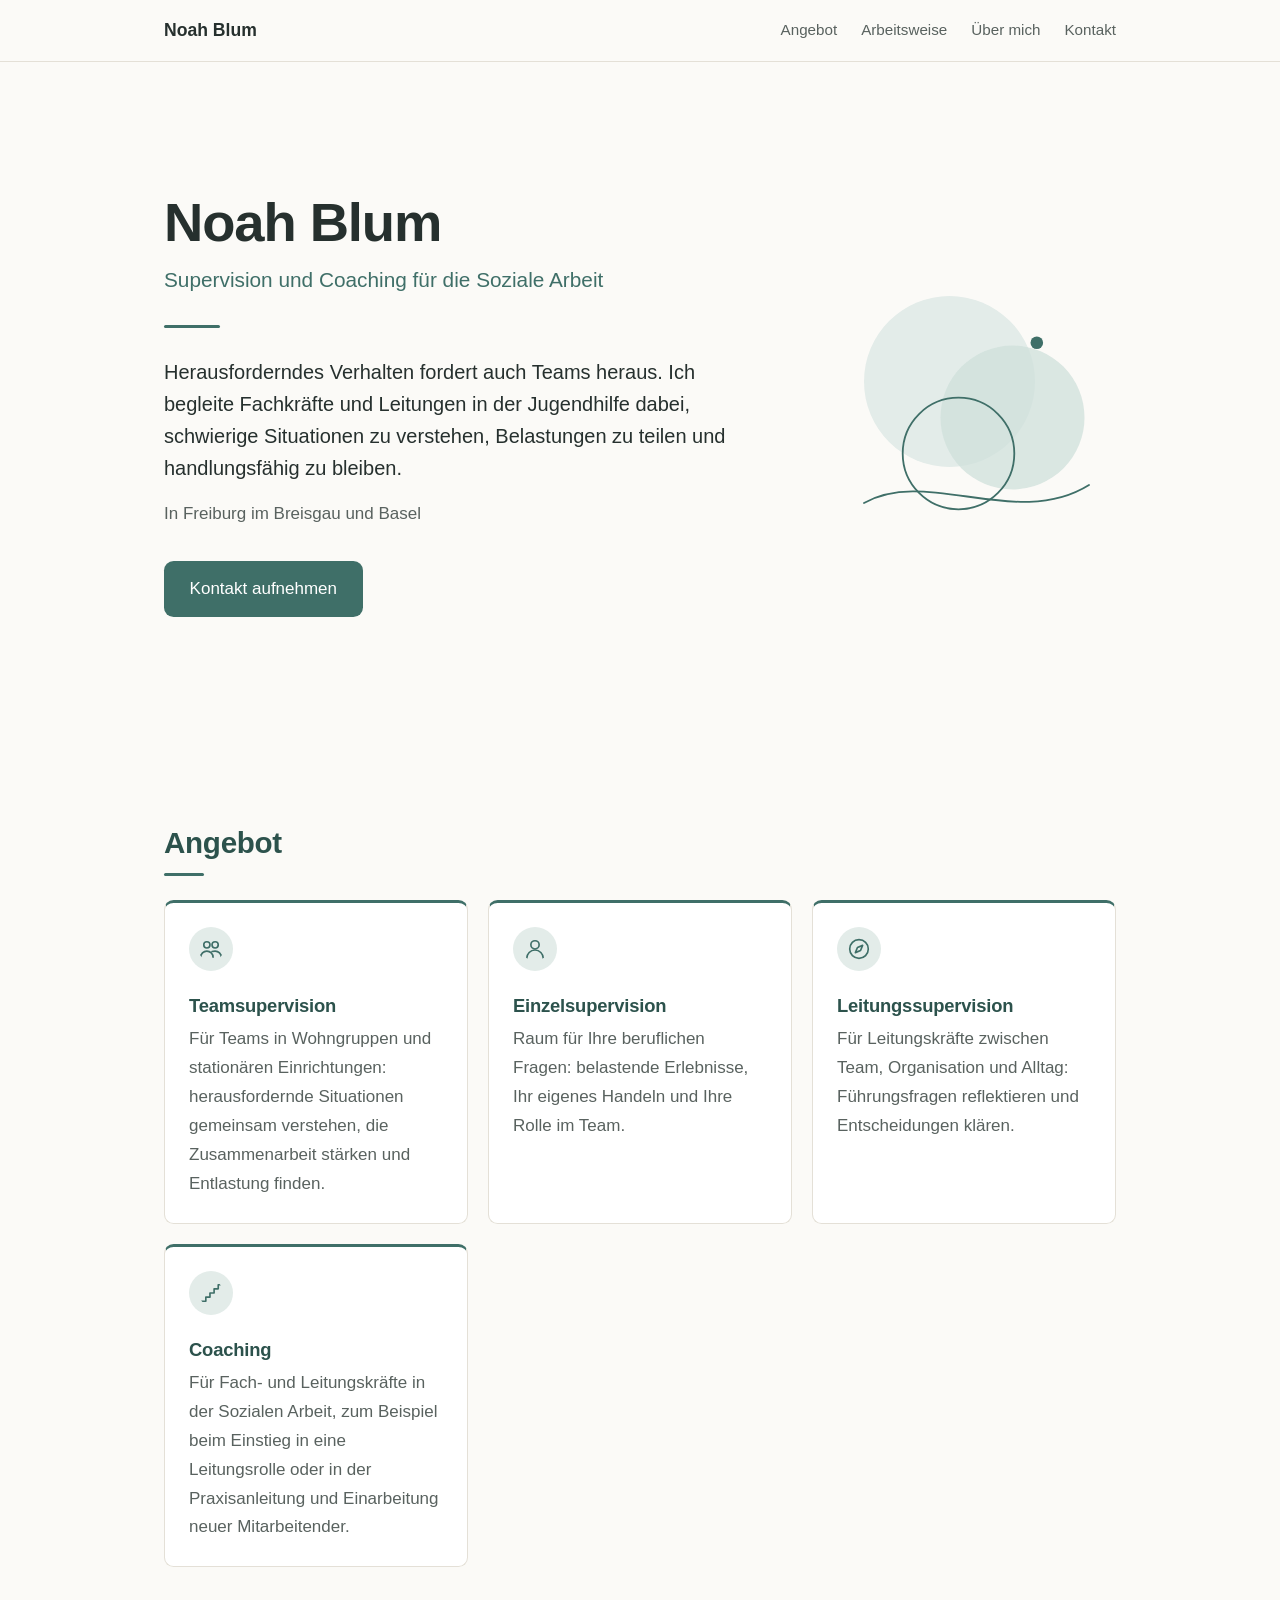
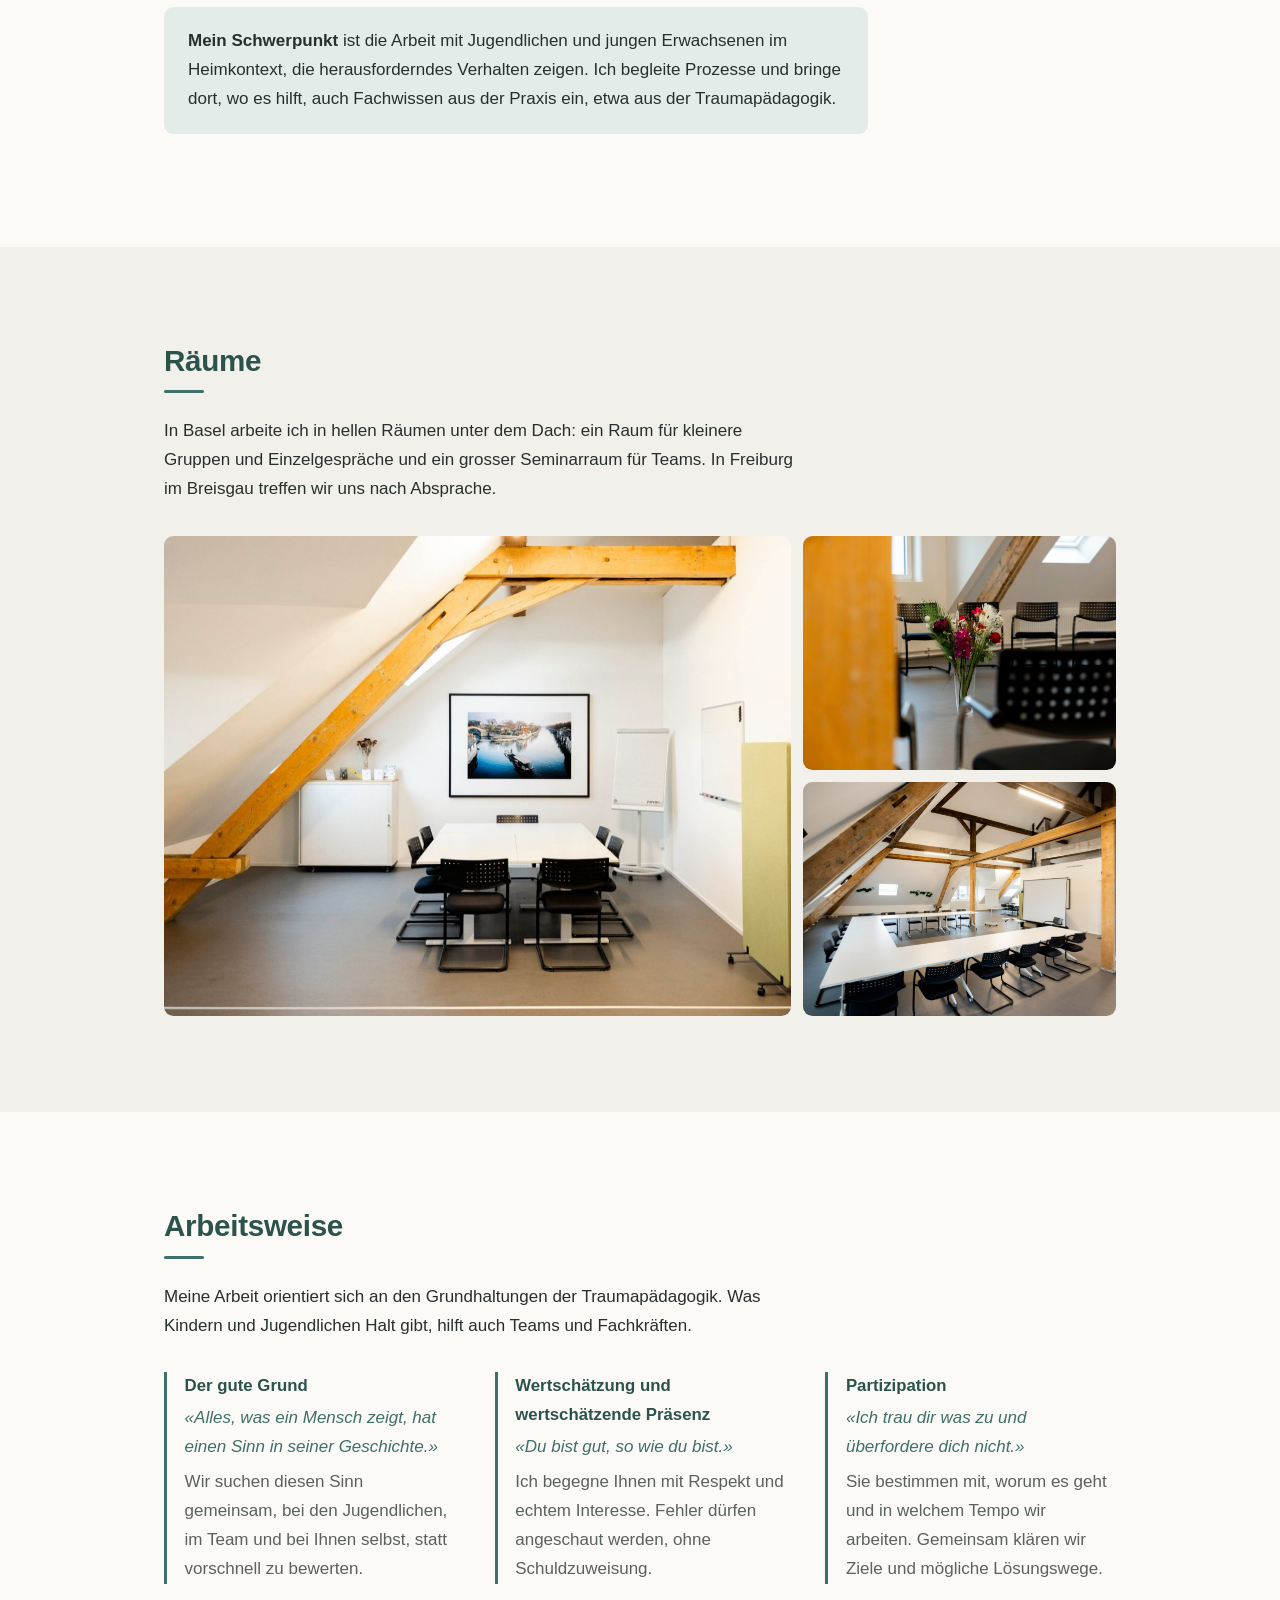
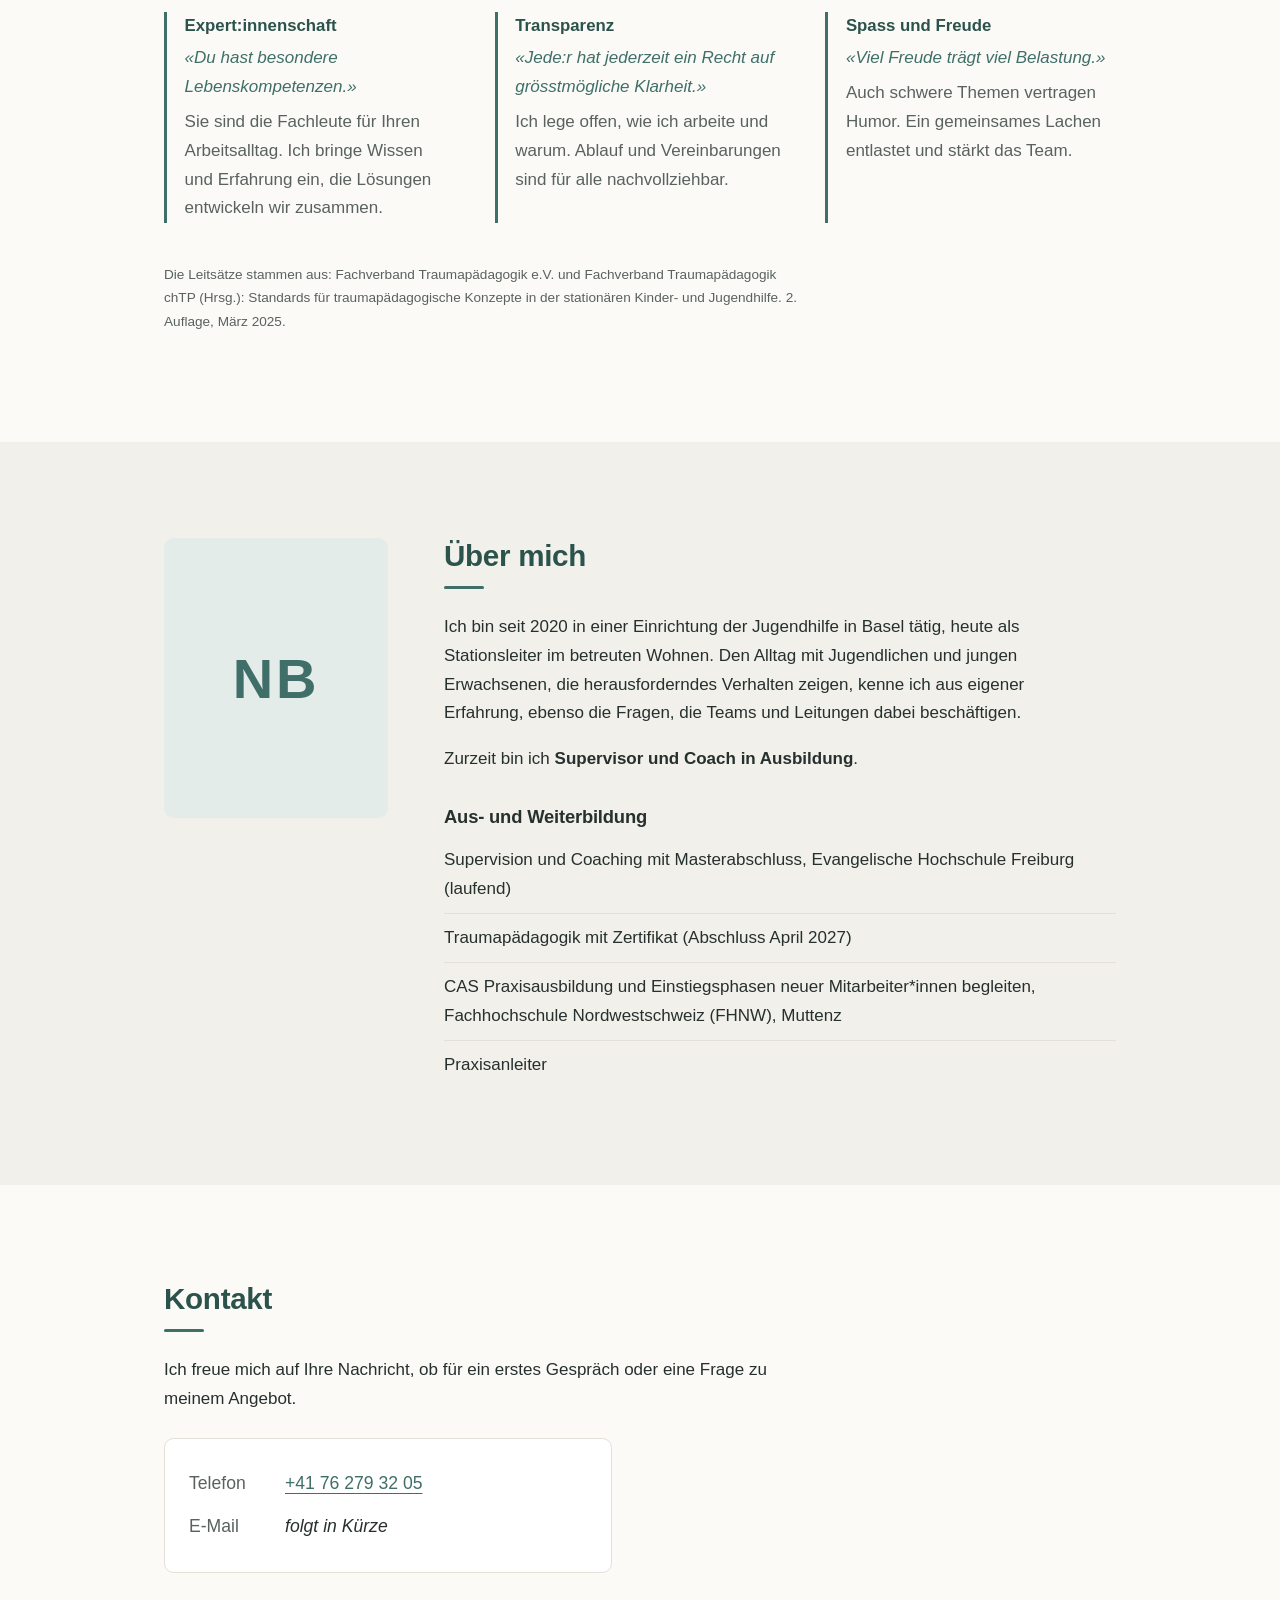
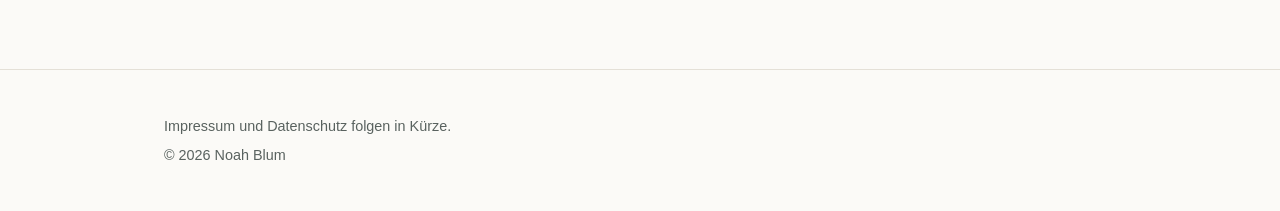
==== commit 6da04382: "Traumapädagogische Grundhaltungen ergänzt" ====
--- a/index.html
+++ b/index.html
@@ -111,21 +111,37 @@
     <section id="arbeitsweise">
       <div class="innen">
         <h2>Arbeitsweise</h2>
-        <p>Meine Arbeit ist von einer traumapädagogischen Grundhaltung geprägt.</p>
+        <p>Meine Arbeit orientiert sich an den Grundhaltungen der Traumapädagogik. Was Kindern
+          und Jugendlichen Halt gibt, hilft auch Teams und Fachkräften.</p>
         <ul class="werte">
-          <li><strong>Klare Ziele</strong> Zu Beginn klären wir gemeinsam, worum es Ihnen geht
-            und was sich verändern soll. Klare Ziele helfen, passende Lösungswege zu finden.</li>
-          <li><strong>Der gute Grund</strong> Hinter jedem Verhalten steht ein guter Grund,
-            bei Jugendlichen genauso wie bei Fachkräften. Wir suchen ihn gemeinsam, statt zu bewerten.</li>
-          <li><strong>Wertschätzung</strong> Ihre Erfahrung und Ihr Wissen sind der Ausgangspunkt
-            unserer Arbeit.</li>
-          <li><strong>Transparenz</strong> Ich lege offen, wie ich arbeite und warum. Den Ablauf
-            vereinbaren wir gemeinsam.</li>
-          <li><strong>Raum für Fehler und Reflexion</strong> Fehler gehören dazu. Hier dürfen sie
-            angeschaut werden, ohne Schuldzuweisung.</li>
-          <li><strong>Humor</strong> Auch schwere Themen vertragen ein Lachen. Oft werden sie
-            dadurch leichter.</li>
+          <li><strong>Der gute Grund</strong>
+            <q>Alles, was ein Mensch zeigt, hat einen Sinn in seiner Geschichte.</q>
+            Wir suchen diesen Sinn gemeinsam, bei den Jugendlichen, im Team und bei Ihnen selbst,
+            statt vorschnell zu bewerten.</li>
+          <li><strong>Wertschätzung und wertschätzende Präsenz</strong>
+            <q>Du bist gut, so wie du bist.</q>
+            Ich begegne Ihnen mit Respekt und echtem Interesse. Fehler dürfen angeschaut werden,
+            ohne Schuldzuweisung.</li>
+          <li><strong>Partizipation</strong>
+            <q>Ich trau dir was zu und überfordere dich nicht.</q>
+            Sie bestimmen mit, worum es geht und in welchem Tempo wir arbeiten. Gemeinsam klären
+            wir Ziele und mögliche Lösungswege.</li>
+          <li><strong>Expert:innenschaft</strong>
+            <q>Du hast besondere Lebenskompetenzen.</q>
+            Sie sind die Fachleute für Ihren Arbeitsalltag. Ich bringe Wissen und Erfahrung ein,
+            die Lösungen entwickeln wir zusammen.</li>
+          <li><strong>Transparenz</strong>
+            <q>Jede:r hat jederzeit ein Recht auf grösstmögliche Klarheit.</q>
+            Ich lege offen, wie ich arbeite und warum. Ablauf und Vereinbarungen sind für alle
+            nachvollziehbar.</li>
+          <li><strong>Spass und Freude</strong>
+            <q>Viel Freude trägt viel Belastung.</q>
+            Auch schwere Themen vertragen Humor. Ein gemeinsames Lachen entlastet und stärkt
+            das Team.</li>
         </ul>
+        <p class="quelle">Die Leitsätze stammen aus: Fachverband Traumapädagogik e.V. und
+          Fachverband Traumapädagogik chTP (Hrsg.): Standards für traumapädagogische Konzepte in der
+          stationären Kinder- und Jugendhilfe. 2. Auflage, März 2025.</p>
       </div>
     </section>
 
--- a/style.css
+++ b/style.css
@@ -316,6 +316,21 @@
   font-size: 1.05rem;
 }
 
+/* Leitsatz als Zitat, mit deutschen bzw. Schweizer Anführungszeichen */
+.werte q {
+  display: block;
+  margin-bottom: 0.4rem;
+  font-style: italic;
+  color: var(--akzent);
+  quotes: "«" "»";
+}
+
+.quelle {
+  margin-top: 2.5rem;
+  font-size: 0.85rem;
+  color: var(--text-leise);
+}
+
 /* Über mich */
 .ueber-mich {
   display: grid;
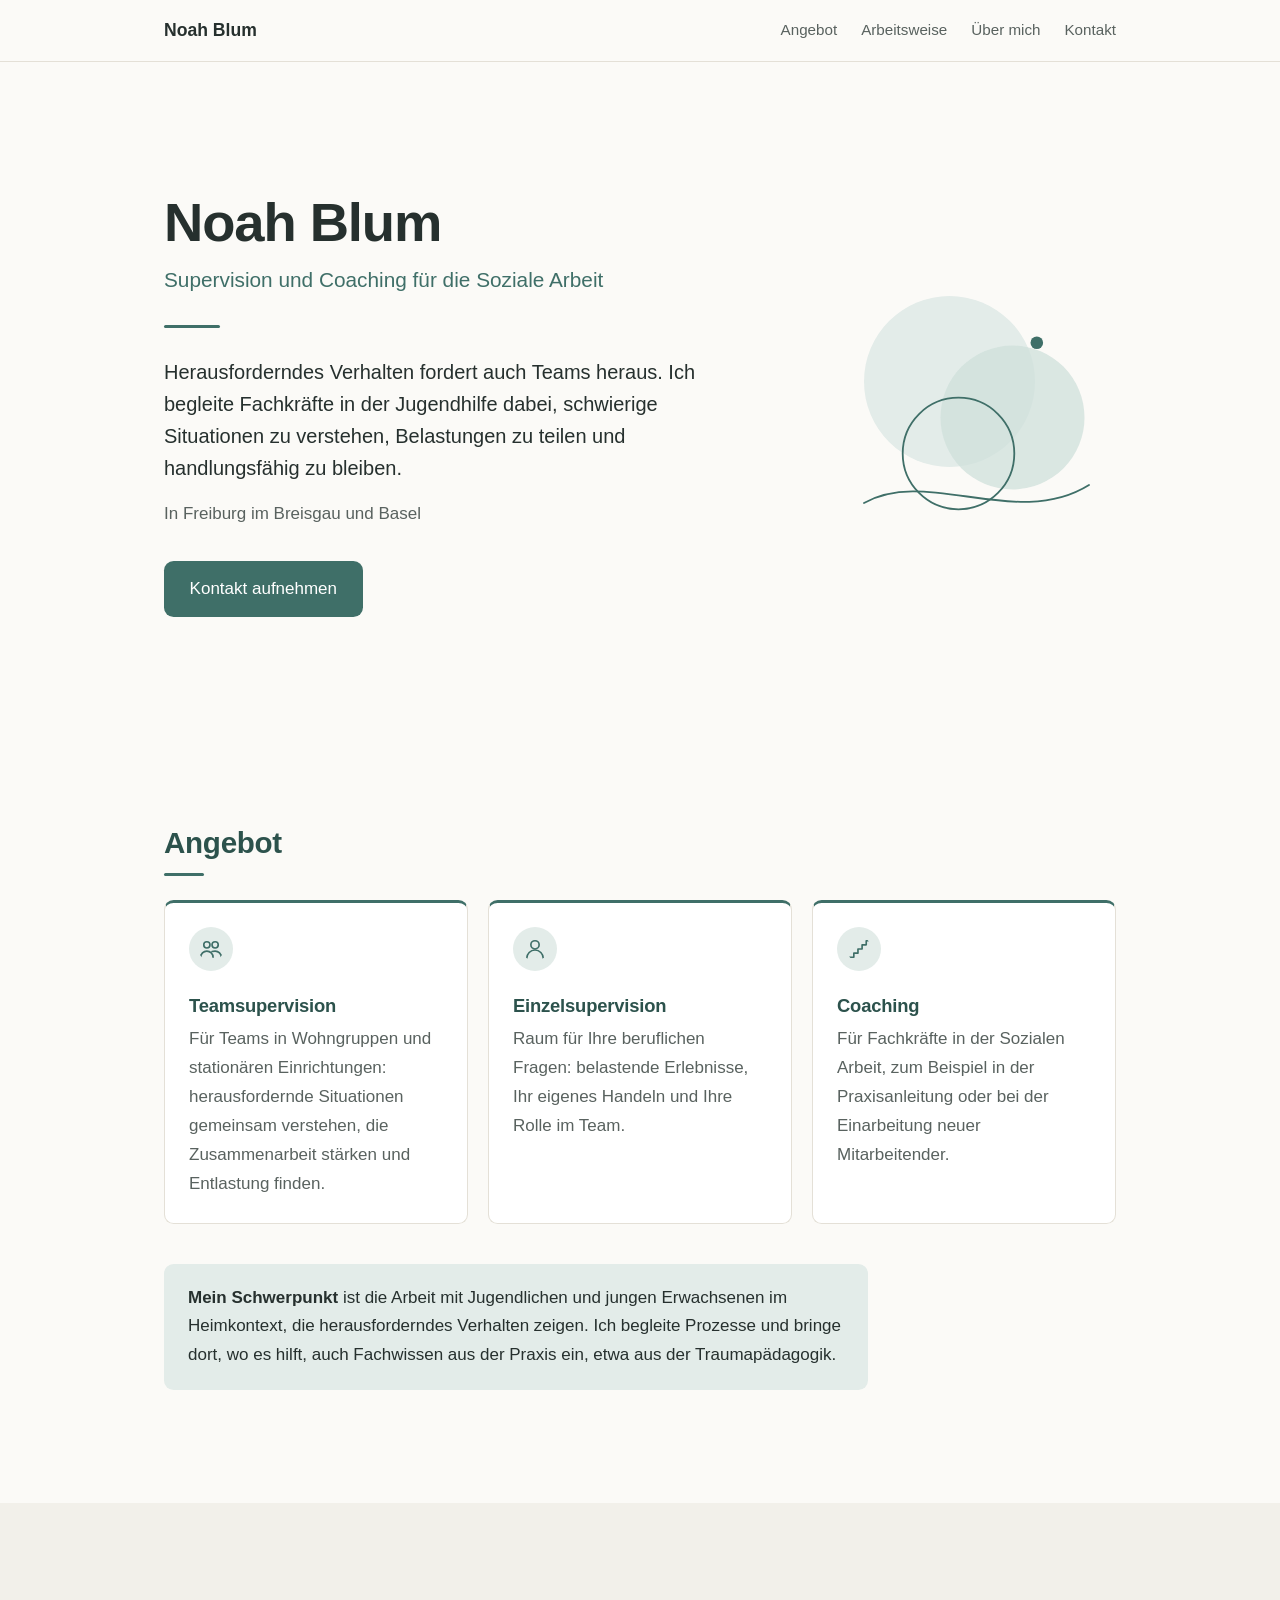
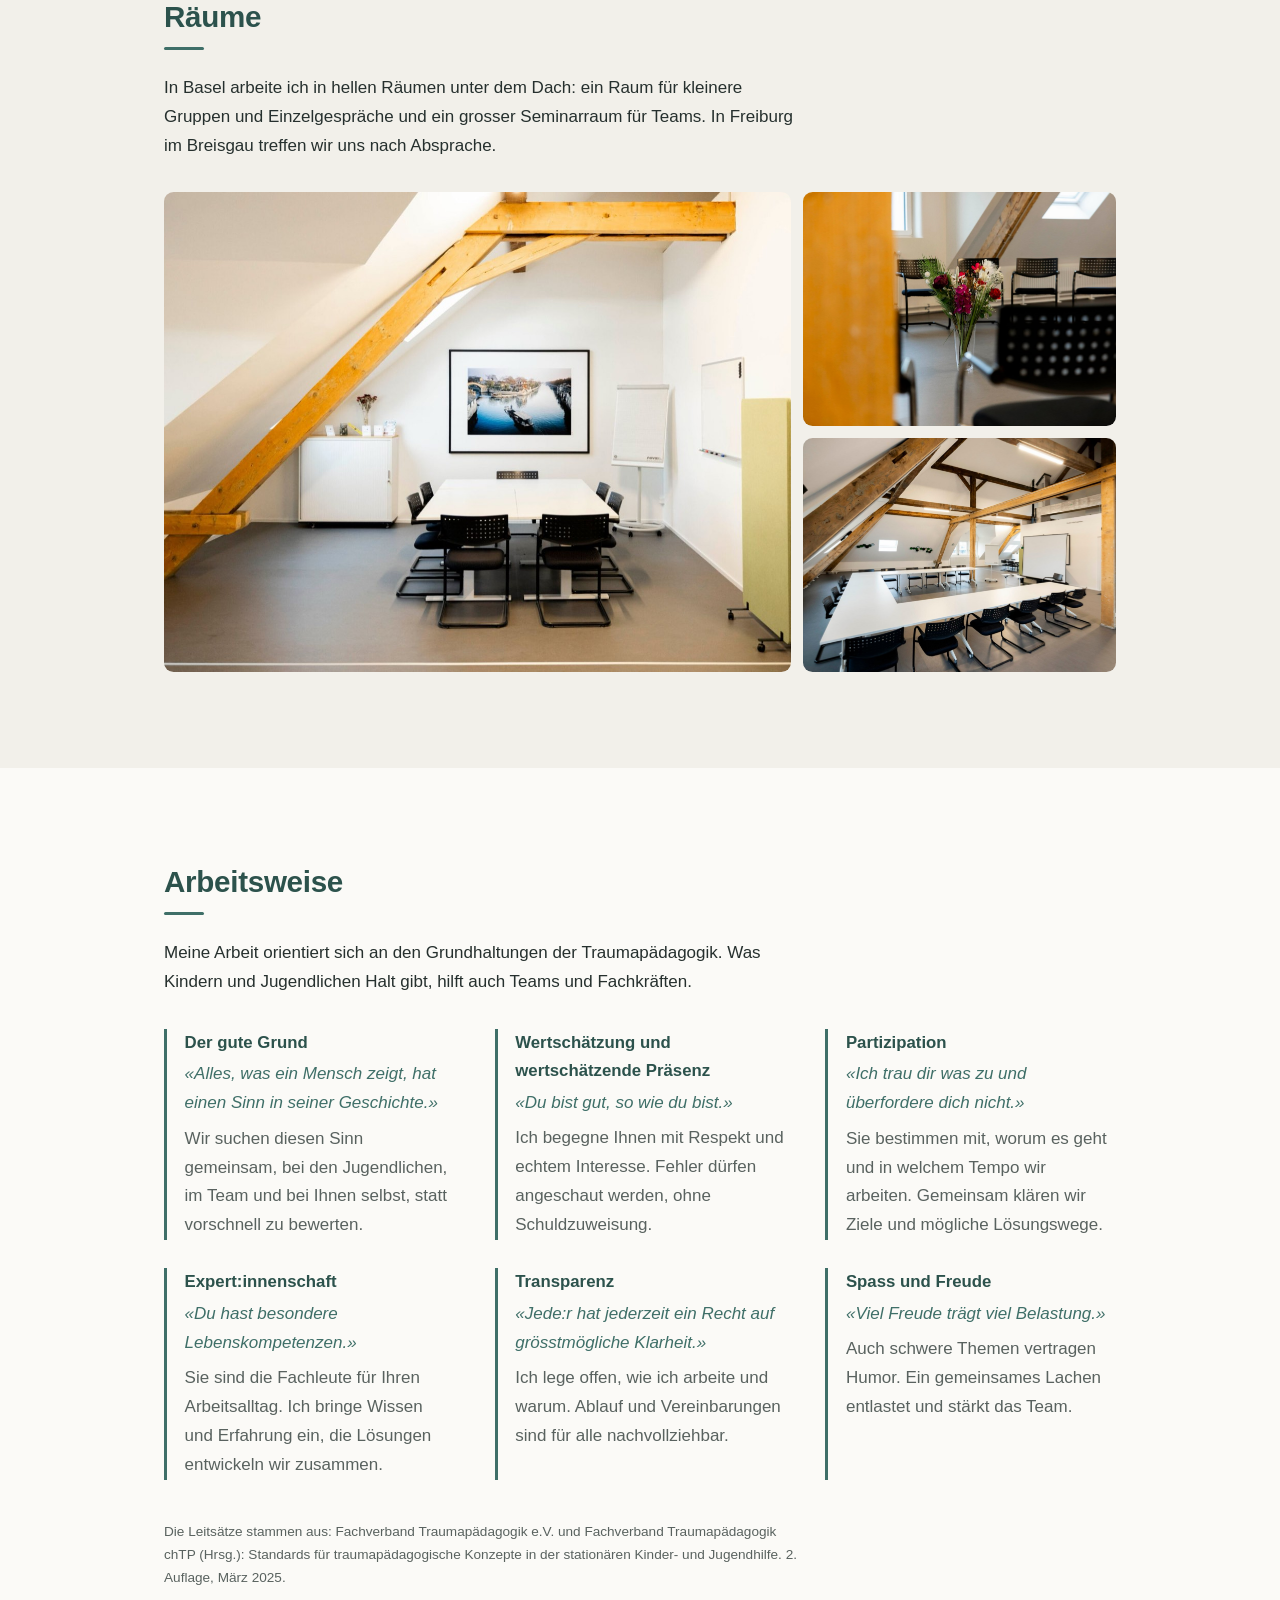
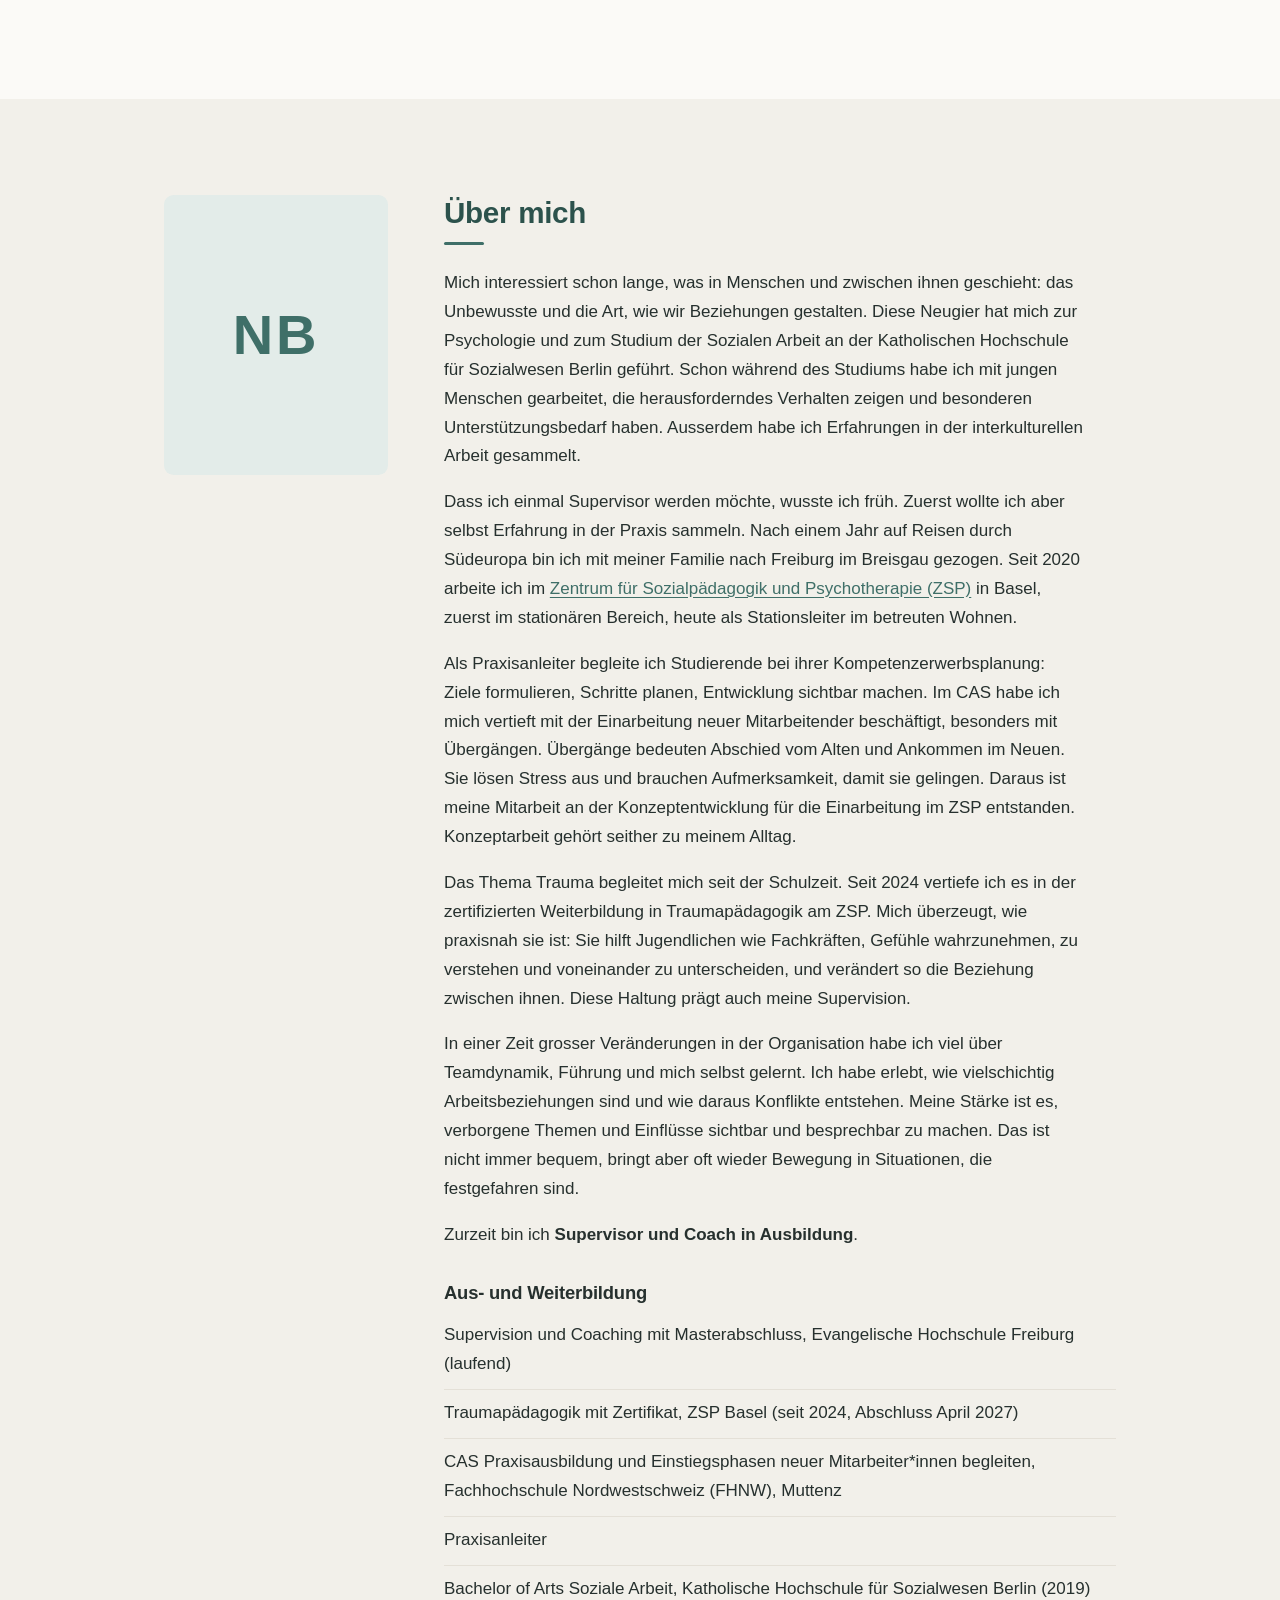
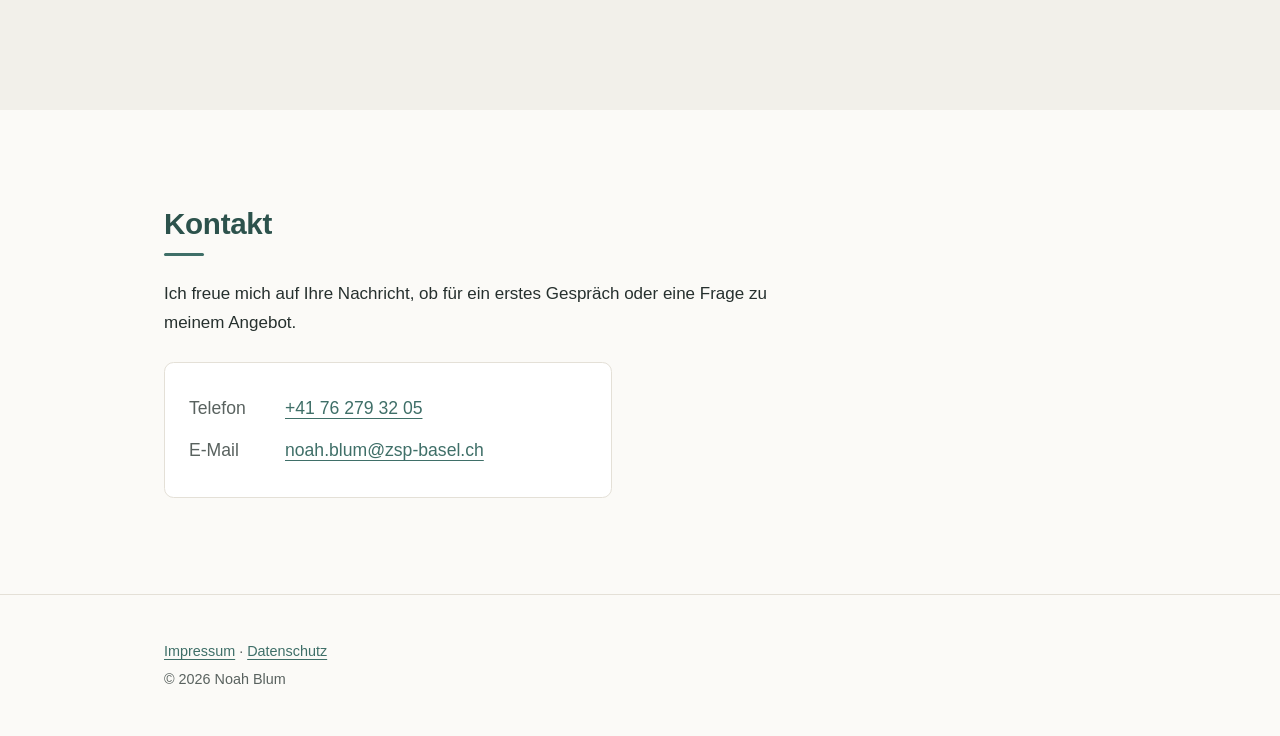
==== commit 1e662de0: "Biografie, E-Mail, Impressum und Datenschutz ergänzt" ====
--- a/index.html
+++ b/index.html
@@ -4,7 +4,7 @@
   <meta charset="utf-8">
   <meta name="viewport" content="width=device-width, initial-scale=1">
   <title>Noah Blum – Supervision und Coaching für die Soziale Arbeit</title>
-  <meta name="description" content="Team-, Einzel- und Leitungssupervision sowie Coaching für Fachkräfte in der Jugendhilfe. In Freiburg im Breisgau und Basel.">
+  <meta name="description" content="Team- und Einzelsupervision sowie Coaching für Fachkräfte in der Jugendhilfe. In Freiburg im Breisgau und Basel.">
   <link rel="stylesheet" href="style.css">
 </head>
 <body>
@@ -40,7 +40,7 @@
         <div class="trennlinie" aria-hidden="true"></div>
         <p class="einleitung">
           Herausforderndes Verhalten fordert auch Teams heraus. Ich begleite Fachkräfte
-          und Leitungen in der Jugendhilfe dabei, schwierige Situationen zu verstehen,
+          in der Jugendhilfe dabei, schwierige Situationen zu verstehen,
           Belastungen zu teilen und handlungsfähig zu bleiben.
         </p>
         <p class="orte">In Freiburg im Breisgau und Basel</p>
@@ -67,17 +67,10 @@
               und Ihre Rolle im Team.</p>
           </article>
           <article class="karte">
-            <svg class="symbol" viewBox="0 0 24 24" aria-hidden="true"><circle cx="12" cy="12" r="9"/><path d="M15.5 8.5l-2 5-5 2 2-5z"/></svg>
-            <h3>Leitungssupervision</h3>
-            <p>Für Leitungskräfte zwischen Team, Organisation und Alltag: Führungsfragen
-              reflektieren und Entscheidungen klären.</p>
-          </article>
-          <article class="karte">
             <svg class="symbol" viewBox="0 0 24 24" aria-hidden="true"><path d="M3 20h4v-4h4v-4h4V8h4V4h2"/></svg>
             <h3>Coaching</h3>
-            <p>Für Fach- und Leitungskräfte in der Sozialen Arbeit, zum Beispiel beim Einstieg
-              in eine Leitungsrolle oder in der Praxisanleitung und Einarbeitung neuer
-              Mitarbeitender.</p>
+            <p>Für Fachkräfte in der Sozialen Arbeit, zum Beispiel in der Praxisanleitung
+              oder bei der Einarbeitung neuer Mitarbeitender.</p>
           </article>
         </div>
         <p class="schwerpunkt">
@@ -152,18 +145,43 @@
         <div class="foto-platzhalter" aria-hidden="true">NB</div>
         <div>
           <h2>Über mich</h2>
-          <p>Ich bin seit 2020 in einer Einrichtung der Jugendhilfe in Basel tätig, heute als
-            Stationsleiter im betreuten Wohnen. Den Alltag mit Jugendlichen und jungen Erwachsenen,
-            die herausforderndes Verhalten zeigen, kenne ich aus eigener Erfahrung, ebenso die
-            Fragen, die Teams und Leitungen dabei beschäftigen.</p>
+          <p>Mich interessiert schon lange, was in Menschen und zwischen ihnen geschieht: das
+            Unbewusste und die Art, wie wir Beziehungen gestalten. Diese Neugier hat mich zur
+            Psychologie und zum Studium der Sozialen Arbeit an der Katholischen Hochschule für
+            Sozialwesen Berlin geführt. Schon während des Studiums habe ich mit jungen Menschen
+            gearbeitet, die herausforderndes Verhalten zeigen und besonderen Unterstützungsbedarf
+            haben. Ausserdem habe ich Erfahrungen in der interkulturellen Arbeit gesammelt.</p>
+          <p>Dass ich einmal Supervisor werden möchte, wusste ich früh. Zuerst wollte ich aber
+            selbst Erfahrung in der Praxis sammeln. Nach einem Jahr auf Reisen durch Südeuropa bin
+            ich mit meiner Familie nach Freiburg im Breisgau gezogen. Seit 2020 arbeite ich im
+            <a href="https://www.zsp-basel.ch/">Zentrum für Sozialpädagogik und Psychotherapie (ZSP)</a>
+            in Basel, zuerst im stationären Bereich, heute als Stationsleiter im betreuten Wohnen.</p>
+          <p>Als Praxisanleiter begleite ich Studierende bei ihrer Kompetenzerwerbsplanung: Ziele
+            formulieren, Schritte planen, Entwicklung sichtbar machen. Im CAS habe ich mich
+            vertieft mit der Einarbeitung neuer Mitarbeitender beschäftigt, besonders mit
+            Übergängen. Übergänge bedeuten Abschied vom Alten und Ankommen im Neuen. Sie lösen
+            Stress aus und brauchen Aufmerksamkeit, damit sie gelingen. Daraus ist meine Mitarbeit
+            an der Konzeptentwicklung für die Einarbeitung im ZSP entstanden. Konzeptarbeit gehört
+            seither zu meinem Alltag.</p>
+          <p>Das Thema Trauma begleitet mich seit der Schulzeit. Seit 2024 vertiefe ich es in der
+            zertifizierten Weiterbildung in Traumapädagogik am ZSP. Mich überzeugt, wie praxisnah
+            sie ist: Sie hilft Jugendlichen wie Fachkräften, Gefühle wahrzunehmen, zu verstehen und
+            voneinander zu unterscheiden, und verändert so die Beziehung zwischen ihnen. Diese
+            Haltung prägt auch meine Supervision.</p>
+          <p>In einer Zeit grosser Veränderungen in der Organisation habe ich viel über
+            Teamdynamik, Führung und mich selbst gelernt. Ich habe erlebt, wie vielschichtig
+            Arbeitsbeziehungen sind und wie daraus Konflikte entstehen. Meine Stärke ist es,
+            verborgene Themen und Einflüsse sichtbar und besprechbar zu machen. Das ist nicht immer
+            bequem, bringt aber oft wieder Bewegung in Situationen, die festgefahren sind.</p>
           <p>Zurzeit bin ich <strong>Supervisor und Coach in Ausbildung</strong>.</p>
           <h3>Aus- und Weiterbildung</h3>
           <ul class="ausbildung">
             <li>Supervision und Coaching mit Masterabschluss, Evangelische Hochschule Freiburg (laufend)</li>
-            <li>Traumapädagogik mit Zertifikat (Abschluss April 2027)</li>
+            <li>Traumapädagogik mit Zertifikat, ZSP Basel (seit 2024, Abschluss April 2027)</li>
             <li>CAS Praxisausbildung und Einstiegsphasen neuer Mitarbeiter*innen begleiten,
               Fachhochschule Nordwestschweiz (FHNW), Muttenz</li>
             <li>Praxisanleiter</li>
+            <li>Bachelor of Arts Soziale Arbeit, Katholische Hochschule für Sozialwesen Berlin (2019)</li>
           </ul>
         </div>
       </div>
@@ -177,8 +195,7 @@
           zu meinem Angebot.</p>
         <ul class="kontaktliste">
           <li><span>Telefon</span> <a href="tel:+41762793205">+41 76 279 32 05</a></li>
-          <!-- Platzhalter: E-Mail-Adresse folgt -->
-          <li><span>E-Mail</span> <em>folgt in Kürze</em></li>
+          <li><span>E-Mail</span> <a href="mailto:noah.blum@zsp-basel.ch">noah.blum@zsp-basel.ch</a></li>
         </ul>
       </div>
     </section>
@@ -187,8 +204,7 @@
 
   <footer class="fuss">
     <div class="innen">
-      <!-- Platzhalter: Impressum und Datenschutz folgen -->
-      <p>Impressum und Datenschutz folgen in Kürze.</p>
+      <p><a href="impressum.html">Impressum</a> · <a href="datenschutz.html">Datenschutz</a></p>
       <p>© 2026 Noah Blum</p>
     </div>
   </footer>
--- a/style.css
+++ b/style.css
@@ -463,3 +463,19 @@
     font-size: 3.5rem;
   }
 }
+
+/* Impressum und Datenschutz */
+.rechtliches h1 {
+  font-size: 2.2rem;
+  margin: 0 0 2rem;
+  color: var(--akzent-dunkel);
+}
+
+.rechtliches h2 {
+  font-size: 1.2rem;
+  margin: 2.25rem 0 0.5rem;
+}
+
+.rechtliches h2::after {
+  display: none;
+}
